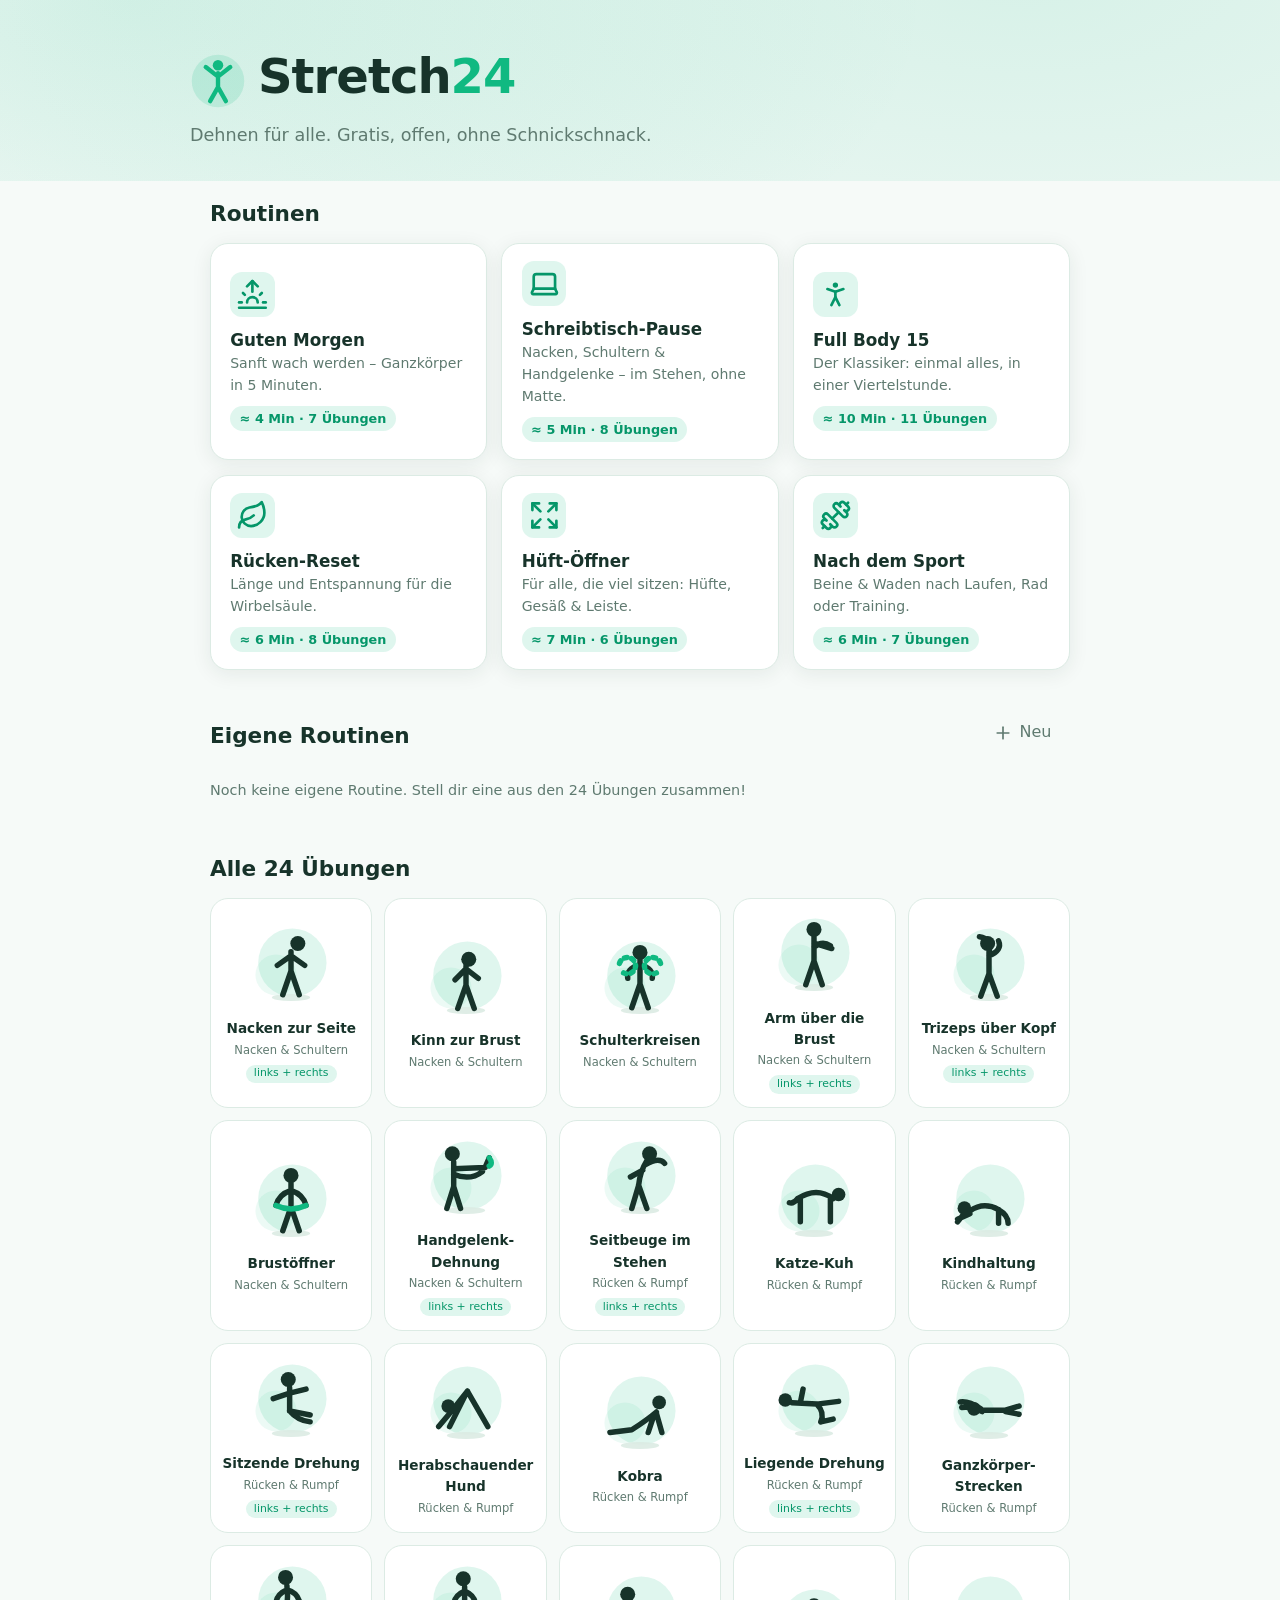
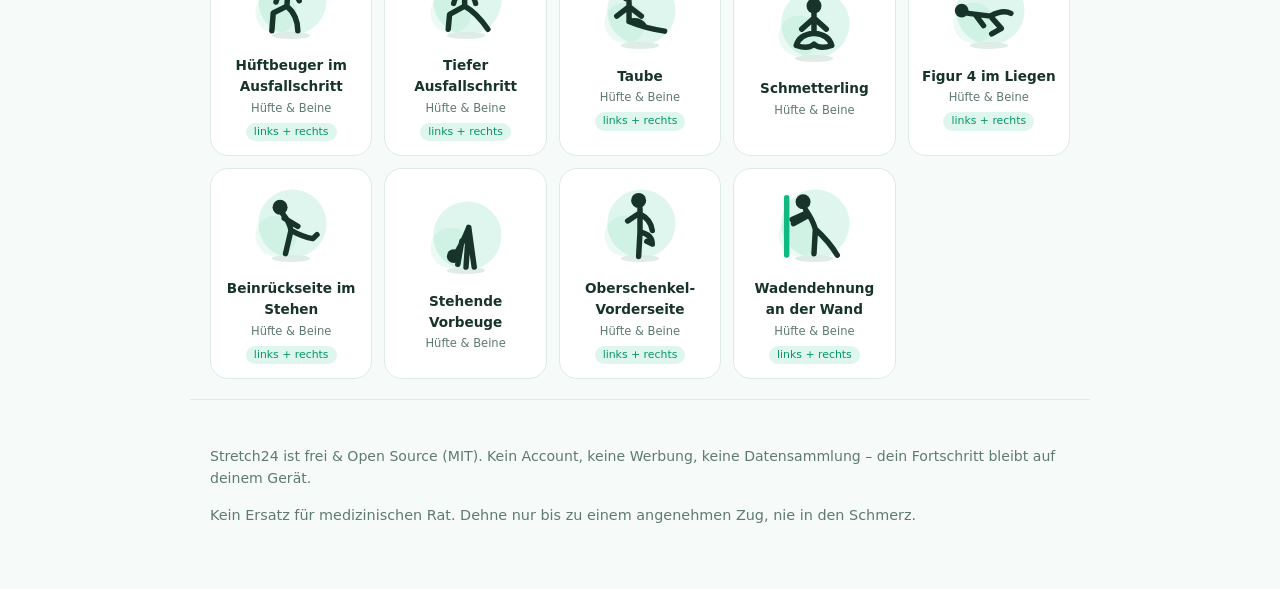
==== index.html @ 8c0be4d8 "Redesign app icon as stretching figure, add PNG icons for iOS/Android" ====
<!DOCTYPE html>
<html lang="de">
<head>
  <meta charset="UTF-8">
  <meta name="viewport" content="width=device-width, initial-scale=1.0, viewport-fit=cover">
  <meta name="description" content="Stretch24 – 24 geführte Dehnübungen, komplett gratis. Ohne Account, ohne Werbung, offline nutzbar.">
  <meta name="theme-color" content="#10b981">
  <title>Stretch24 · Dehnen für alle. Gratis.</title>
  <link rel="manifest" href="manifest.webmanifest">
  <link rel="icon" href="icon.svg" type="image/svg+xml">
  <link rel="apple-touch-icon" href="icon-180.png">
  <link rel="stylesheet" href="assets/style.css">
</head>
<body>

  <!-- ===== Home ===== -->
  <main id="view-home" class="view active">
    <header class="hero">
      <div class="hero-inner">
        <div class="logo-row">
          <svg class="logo" viewBox="0 0 64 64" aria-hidden="true">
            <circle cx="32" cy="32" r="30" fill="var(--accent)" opacity="0.15"/>
            <circle cx="32" cy="14" r="6" fill="var(--accent)"/>
            <path d="M32 23 V39 M32 27 L18 16 M32 27 L46 16 M32 39 L23 55 M32 39 L41 55"
                  stroke="var(--accent)" stroke-width="5" stroke-linecap="round" stroke-linejoin="round" fill="none"/>
          </svg>
          <h1>Stretch<span class="accent">24</span></h1>
        </div>
        <p class="tagline">Dehnen für alle. Gratis, offen, ohne Schnickschnack.</p>
        <div class="streak-bar" id="streak-bar" hidden>
          <span id="streak-flame"></span>
          <span id="streak-text"></span>
        </div>
      </div>
    </header>

    <section class="section">
      <h2>Routinen</h2>
      <div id="routine-list" class="card-grid"></div>
    </section>

    <section class="section">
      <div class="section-head">
        <h2>Eigene Routinen</h2>
        <button class="btn btn-ghost btn-with-icon" id="btn-new-routine">Neu</button>
      </div>
      <div id="custom-routine-list" class="card-grid"></div>
      <p id="custom-empty" class="muted">Noch keine eigene Routine. Stell dir eine aus den 24 Übungen zusammen!</p>
    </section>

    <section class="section">
      <h2>Alle 24 Übungen</h2>
      <div id="exercise-list" class="exercise-grid"></div>
    </section>

    <footer class="footer">
      <p>Stretch24 ist frei &amp; Open Source (MIT). Kein Account, keine Werbung, keine Datensammlung – dein Fortschritt bleibt auf deinem Gerät.</p>
      <p class="muted">Kein Ersatz für medizinischen Rat. Dehne nur bis zu einem angenehmen Zug, nie in den Schmerz.</p>
    </footer>
  </main>

  <!-- ===== Player ===== -->
  <main id="view-player" class="view">
    <div class="player">
      <div class="player-top">
        <button class="btn btn-ghost" id="btn-quit" aria-label="Beenden"></button>
        <div class="player-progress" id="player-progress"></div>
        <button class="btn btn-ghost" id="btn-sound" aria-label="Ton an/aus"></button>
      </div>

      <div class="player-stage">
        <div class="pose-wrap">
          <svg id="ring" class="ring" viewBox="0 0 260 260" aria-hidden="true">
            <circle class="ring-bg" cx="130" cy="130" r="120"/>
            <circle class="ring-fg" id="ring-fg" cx="130" cy="130" r="120"/>
          </svg>
          <div class="pose" id="pose-figure"></div>
          <div class="countdown" id="countdown">0</div>
        </div>
        <div class="side-badge" id="side-badge" hidden></div>
        <h2 class="player-title" id="player-title">…</h2>
        <p class="player-hint" id="player-hint"></p>
      </div>

      <div class="player-controls">
        <button class="btn btn-round" id="btn-prev" aria-label="Zurück"></button>
        <button class="btn btn-round btn-big" id="btn-pause" aria-label="Pause"></button>
        <button class="btn btn-round" id="btn-next" aria-label="Weiter"></button>
      </div>
      <p class="player-next muted" id="player-next"></p>
    </div>
  </main>

  <!-- ===== Fertig ===== -->
  <main id="view-done" class="view">
    <div class="done">
      <div class="done-icon" id="done-icon"></div>
      <h2>Geschafft!</h2>
      <p id="done-summary"></p>
      <p id="done-streak" class="done-streak"></p>
      <button class="btn btn-primary" id="btn-done-home">Zurück zur Übersicht</button>
    </div>
  </main>

  <!-- ===== Routinen-Builder ===== -->
  <main id="view-builder" class="view">
    <div class="builder">
      <div class="builder-head">
        <button class="btn btn-ghost btn-with-icon" id="btn-builder-back">Zurück</button>
        <h2>Eigene Routine</h2>
      </div>
      <label class="field">
        <span>Name</span>
        <input type="text" id="builder-name" maxlength="40" placeholder="z.&nbsp;B. Meine Abendroutine">
      </label>
      <label class="field">
        <span>Sekunden pro Übung: <strong id="builder-secs-label">30</strong></span>
        <input type="range" id="builder-secs" min="15" max="90" step="5" value="30">
      </label>
      <p class="muted">Übungen antippen zum Auswählen – die Reihenfolge entspricht deiner Auswahl.</p>
      <div id="builder-exercises" class="exercise-grid selectable"></div>
      <div class="builder-foot">
        <span id="builder-summary" class="muted"></span>
        <button class="btn btn-primary" id="btn-builder-save" disabled>Speichern</button>
      </div>
    </div>
  </main>

  <!-- ===== Übungs-Detail (Dialog) ===== -->
  <dialog id="exercise-dialog">
    <div class="dialog-pose" id="dialog-pose"></div>
    <h3 id="dialog-title"></h3>
    <p id="dialog-desc"></p>
    <div class="dialog-actions">
      <button class="btn btn-ghost" id="dialog-close">Schließen</button>
      <button class="btn btn-primary" id="dialog-try">60 s ausprobieren</button>
    </div>
  </dialog>

  <script src="assets/icons.js"></script>
  <script src="assets/data.js"></script>
  <script src="assets/app.js"></script>
  <script>
    if ('serviceWorker' in navigator && location.protocol !== 'file:') {
      navigator.serviceWorker.register('sw.js');
    }
  </script>
</body>
</html>
---- assets/style.css ----
/* ===== Stretch24 ===== */
:root {
  --accent: #10b981;
  --accent-soft: #10b98122;
  --accent-strong: #059669;
  --bg: #f6faf8;
  --surface: #ffffff;
  --text: #17332a;
  --muted: #5f7a70;
  --border: #dcebe4;
  --shadow: 0 4px 20px rgba(23, 51, 42, 0.08);
  --radius: 18px;
}

@media (prefers-color-scheme: dark) {
  :root {
    --bg: #0d1614;
    --surface: #16211d;
    --text: #e5f2ec;
    --muted: #8aa79b;
    --border: #223730;
    --shadow: 0 4px 20px rgba(0, 0, 0, 0.35);
    --accent: #34d399;
    --accent-soft: #34d39922;
    --accent-strong: #6ee7b7;
  }
}

* { box-sizing: border-box; }

[hidden] { display: none !important; }

/* Lucide-Icons (Inline-SVG, erben Farbe über currentColor) */
.icon {
  width: 1.25em; height: 1.25em;
  vertical-align: -0.25em;
  flex-shrink: 0;
}
.btn-with-icon { display: inline-flex; align-items: center; gap: 0.4rem; }
.btn-round .icon { width: 1.35rem; height: 1.35rem; vertical-align: middle; }
.btn-big .icon { width: 1.8rem; height: 1.8rem; }
.streak-bar .icon { color: var(--accent-strong); }

/* SVG-Figuren: weicher Blob-Hintergrund, Bodenschatten, gefüllter Kopf */
.figure .fig-bg { fill: var(--accent-soft); stroke: none; }
.figure .fig-bg2 { opacity: 0.6; }
.figure .fig-shadow { fill: var(--border); stroke: none; opacity: 0.9; }
.figure .fig-head { fill: currentColor; stroke: none; }
.figure .accent-stroke { stroke: var(--accent); }

html { -webkit-text-size-adjust: 100%; }

body {
  margin: 0;
  font-family: system-ui, -apple-system, 'Segoe UI', Roboto, sans-serif;
  background: var(--bg);
  color: var(--text);
  line-height: 1.55;
}

h1, h2, h3 { line-height: 1.2; margin: 0 0 0.5rem; }
.accent { color: var(--accent); }
.muted { color: var(--muted); font-size: 0.9rem; }

.view { display: none; min-height: 100dvh; }
.view.active { display: block; }

/* ===== Hero ===== */
.hero {
  background:
    radial-gradient(1200px 500px at 80% -10%, var(--accent-soft), transparent),
    radial-gradient(800px 400px at 10% 0%, var(--accent-soft), transparent);
  padding: 3rem 1.25rem 2rem;
}
.hero-inner { max-width: 900px; margin: 0 auto; }
.logo-row { display: flex; align-items: center; gap: 0.75rem; }
.logo { width: 56px; height: 56px; }
.hero h1 { font-size: clamp(2rem, 6vw, 3rem); letter-spacing: -0.02em; }
.tagline { font-size: 1.1rem; color: var(--muted); margin: 0.5rem 0 0; }

.streak-bar {
  display: inline-flex; align-items: center; gap: 0.5rem;
  margin-top: 1rem; padding: 0.4rem 0.9rem;
  background: var(--surface); border: 1px solid var(--border);
  border-radius: 999px; box-shadow: var(--shadow);
  font-weight: 600;
}

/* ===== Sections ===== */
.section { max-width: 900px; margin: 0 auto; padding: 1.25rem; }
.section h2 { font-size: 1.35rem; margin-bottom: 1rem; }
.section-head { display: flex; justify-content: space-between; align-items: baseline; }

.card-grid {
  display: grid;
  grid-template-columns: repeat(auto-fill, minmax(250px, 1fr));
  gap: 0.9rem;
}

.routine-card {
  text-align: left;
  background: var(--surface);
  border: 1px solid var(--border);
  border-radius: var(--radius);
  padding: 1.1rem 1.2rem;
  box-shadow: var(--shadow);
  cursor: pointer;
  font: inherit; color: inherit;
  transition: transform 0.15s ease, border-color 0.15s ease;
  position: relative;
}
.routine-card:hover, .routine-card:focus-visible {
  transform: translateY(-2px);
  border-color: var(--accent);
}
.routine-card .routine-icon .icon {
  width: 2rem; height: 2rem;
  color: var(--accent-strong);
  background: var(--accent-soft);
  border-radius: 12px;
  padding: 0.4rem;
  box-sizing: content-box;
}
.routine-card h3 { margin: 0.55rem 0 0.2rem; font-size: 1.05rem; }
.routine-card p { margin: 0; color: var(--muted); font-size: 0.88rem; }
.routine-card .meta { display: inline-block; margin-top: 0.6rem; font-size: 0.8rem; font-weight: 600; color: var(--accent-strong); background: var(--accent-soft); padding: 0.15rem 0.6rem; border-radius: 999px; }
.routine-card .delete {
  position: absolute; top: 0.6rem; right: 0.6rem;
  border: none; background: none; color: var(--muted);
  cursor: pointer; padding: 0.3rem; border-radius: 8px;
  display: grid; place-items: center;
}
.routine-card .delete .icon { width: 1.1rem; height: 1.1rem; vertical-align: middle; }
.routine-card .delete:hover { color: #e11d48; background: var(--accent-soft); }

/* ===== Exercise grid ===== */
.exercise-grid {
  display: grid;
  grid-template-columns: repeat(auto-fill, minmax(140px, 1fr));
  gap: 0.75rem;
}
.exercise-card {
  background: var(--surface);
  border: 1px solid var(--border);
  border-radius: var(--radius);
  padding: 0.9rem 0.6rem 0.8rem;
  text-align: center;
  cursor: pointer;
  font: inherit; color: inherit;
  transition: transform 0.15s ease, border-color 0.15s ease;
}
.exercise-card:hover, .exercise-card:focus-visible { transform: translateY(-2px); border-color: var(--accent); }
.exercise-card .figure { width: 82px; height: 82px; color: var(--text); }
.exercise-card .figure .accent-stroke { stroke: var(--accent); }
.exercise-card .name { display: block; font-size: 0.85rem; font-weight: 600; margin-top: 0.3rem; }
.exercise-card .cat { display: block; font-size: 0.72rem; color: var(--muted); margin-top: 0.15rem; }
.exercise-card .sides-tag { display: inline-block; margin-top: 0.3rem; font-size: 0.68rem; color: var(--accent-strong); background: var(--accent-soft); border-radius: 999px; padding: 0.05rem 0.5rem; }

.selectable .exercise-card { position: relative; }
.selectable .exercise-card.selected { border-color: var(--accent); background: var(--accent-soft); }
.selectable .exercise-card.selected::after {
  content: attr(data-order);
  position: absolute; top: 0.4rem; right: 0.4rem;
  background: var(--accent); color: #fff;
  width: 1.5rem; height: 1.5rem; border-radius: 50%;
  display: grid; place-items: center;
  font-size: 0.78rem; font-weight: 700;
}

/* ===== Buttons ===== */
.btn {
  font: inherit; cursor: pointer;
  border: 1px solid var(--border);
  background: var(--surface); color: var(--text);
  border-radius: 12px; padding: 0.55rem 1.1rem;
  transition: transform 0.1s ease, background 0.15s ease;
}
.btn:active { transform: scale(0.97); }
.btn-primary { background: var(--accent); border-color: var(--accent); color: #fff; font-weight: 600; }
.btn-primary:disabled { opacity: 0.45; cursor: not-allowed; }
.btn-ghost { background: transparent; border-color: transparent; color: var(--muted); }
.btn-ghost:hover { color: var(--text); }
.btn-round {
  width: 3.2rem; height: 3.2rem; border-radius: 50%;
  display: grid; place-items: center; font-size: 1.1rem;
  background: var(--surface); box-shadow: var(--shadow);
}
.btn-big { width: 4.4rem; height: 4.4rem; font-size: 1.5rem; background: var(--accent); color: #fff; border-color: var(--accent); }

/* ===== Player ===== */
#view-player { background: var(--bg); }
.player {
  max-width: 480px; margin: 0 auto; min-height: 100dvh;
  display: flex; flex-direction: column;
  padding: 1rem 1.25rem calc(1.5rem + env(safe-area-inset-bottom));
}
.player-top { display: flex; align-items: center; gap: 0.75rem; }
.player-progress { flex: 1; display: flex; gap: 4px; }
.player-progress .seg { flex: 1; height: 5px; border-radius: 3px; background: var(--border); }
.player-progress .seg.done { background: var(--accent); }
.player-progress .seg.now { background: var(--accent-strong); }

.player-stage { flex: 1; display: flex; flex-direction: column; align-items: center; justify-content: center; text-align: center; }

.pose-wrap { position: relative; width: min(68vw, 300px); aspect-ratio: 1; }
.ring { width: 100%; height: 100%; transform: rotate(-90deg); }
.ring-bg { fill: none; stroke: var(--border); stroke-width: 10; }
.ring-fg {
  fill: none; stroke: var(--accent); stroke-width: 10; stroke-linecap: round;
  stroke-dasharray: 754; stroke-dashoffset: 0;
  transition: stroke-dashoffset 1s linear;
}
.pose {
  position: absolute; inset: 14%;
  display: grid; place-items: center;
}
.pose .figure { width: 100%; height: 100%; color: var(--text); animation: breathe 4s ease-in-out infinite; }
.pose .figure .accent-stroke { stroke: var(--accent); }
@keyframes breathe {
  0%, 100% { transform: scale(1); }
  50% { transform: scale(1.04); }
}
.countdown {
  position: absolute; bottom: -6%; left: 50%; transform: translateX(-50%);
  background: var(--surface); border: 1px solid var(--border);
  border-radius: 999px; padding: 0.2rem 1rem;
  font-size: 1.6rem; font-weight: 700; font-variant-numeric: tabular-nums;
  box-shadow: var(--shadow);
}
.side-badge {
  margin-top: 1.6rem;
  background: var(--accent); color: #fff;
  font-weight: 700; font-size: 0.85rem;
  border-radius: 999px; padding: 0.25rem 0.9rem;
  letter-spacing: 0.03em;
  display: inline-flex; align-items: center; gap: 0.3rem;
}
.side-badge .icon { width: 1.1em; height: 1.1em; vertical-align: middle; }
.player-title { font-size: 1.5rem; margin-top: 0.6rem; }
.player-hint { color: var(--muted); font-size: 0.92rem; max-width: 34ch; margin: 0.3rem auto 0; }

.player-controls {
  display: flex; align-items: center; justify-content: center; gap: 1.5rem;
  margin-top: 1rem;
}
.player-next { text-align: center; margin: 0.9rem 0 0; min-height: 1.3em; }

.paused .pose .figure { animation-play-state: paused; }

/* ===== Done ===== */
.done {
  min-height: 100dvh; display: flex; flex-direction: column;
  align-items: center; justify-content: center; text-align: center;
  padding: 2rem; gap: 0.5rem;
}
.done-icon { animation: pop 0.5s ease; }
.done-icon .icon {
  width: 5rem; height: 5rem;
  color: var(--accent);
  background: var(--accent-soft);
  border-radius: 50%;
  padding: 1.1rem;
  box-sizing: content-box;
}
@keyframes pop { from { transform: scale(0); } to { transform: scale(1); } }
.done h2 { font-size: 2rem; }
.done-streak { font-weight: 600; color: var(--accent-strong); }
.done-streak .icon { vertical-align: -0.22em; }
.done .btn { margin-top: 1rem; }

/* ===== Builder ===== */
.builder { max-width: 900px; margin: 0 auto; padding: 1.25rem; }
.builder-head { display: flex; align-items: center; gap: 0.5rem; margin-bottom: 1rem; }
.builder-head h2 { margin: 0; }
.field { display: block; margin-bottom: 1rem; }
.field span { display: block; font-size: 0.88rem; font-weight: 600; margin-bottom: 0.3rem; }
.field input[type="text"] {
  width: 100%; font: inherit; color: inherit;
  background: var(--surface); border: 1px solid var(--border);
  border-radius: 12px; padding: 0.6rem 0.9rem;
}
.field input[type="range"] { width: 100%; accent-color: var(--accent); }
.builder-foot {
  position: sticky; bottom: 0;
  display: flex; align-items: center; justify-content: space-between; gap: 1rem;
  background: var(--bg); padding: 0.9rem 0 calc(0.9rem + env(safe-area-inset-bottom));
  margin-top: 1rem; border-top: 1px solid var(--border);
}

/* ===== Dialog ===== */
dialog {
  border: 1px solid var(--border); border-radius: var(--radius);
  background: var(--surface); color: var(--text);
  box-shadow: var(--shadow); padding: 1.5rem;
  max-width: min(92vw, 420px); text-align: center;
}
dialog::backdrop { background: rgba(10, 20, 16, 0.5); backdrop-filter: blur(3px); }
.dialog-pose .figure { width: 110px; height: 110px; color: var(--text); }
.dialog-pose .figure .accent-stroke { stroke: var(--accent); }
dialog h3 { margin-top: 0.5rem; }
dialog p { color: var(--muted); font-size: 0.92rem; }
.dialog-actions { display: flex; justify-content: center; gap: 0.75rem; margin-top: 1rem; }

/* ===== Footer ===== */
.footer {
  max-width: 900px; margin: 0 auto; padding: 2rem 1.25rem 3rem;
  border-top: 1px solid var(--border);
  font-size: 0.88rem; color: var(--muted);
}

@media (max-width: 480px) {
  .card-grid { grid-template-columns: 1fr 1fr; }
  .exercise-grid { grid-template-columns: repeat(auto-fill, minmax(110px, 1fr)); }
}

@media (prefers-reduced-motion: reduce) {
  * { animation: none !important; transition: none !important; }
}
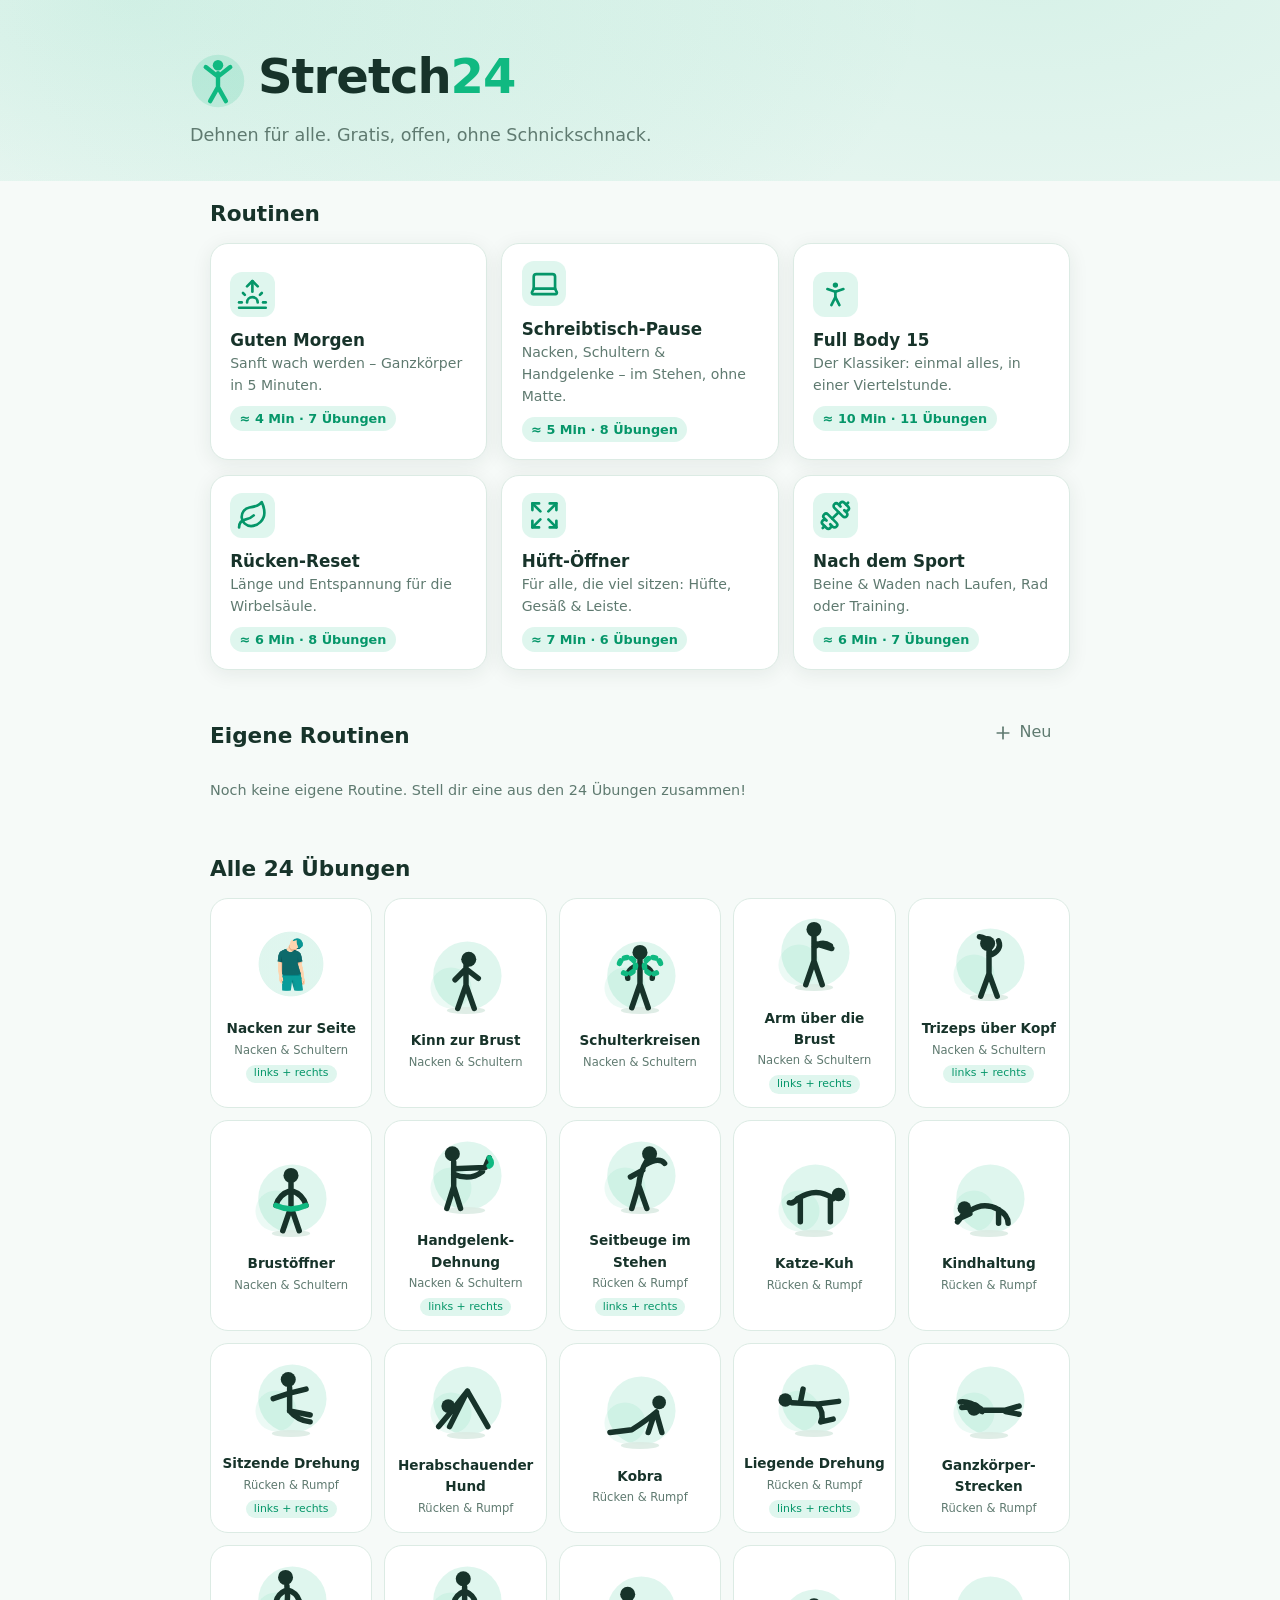
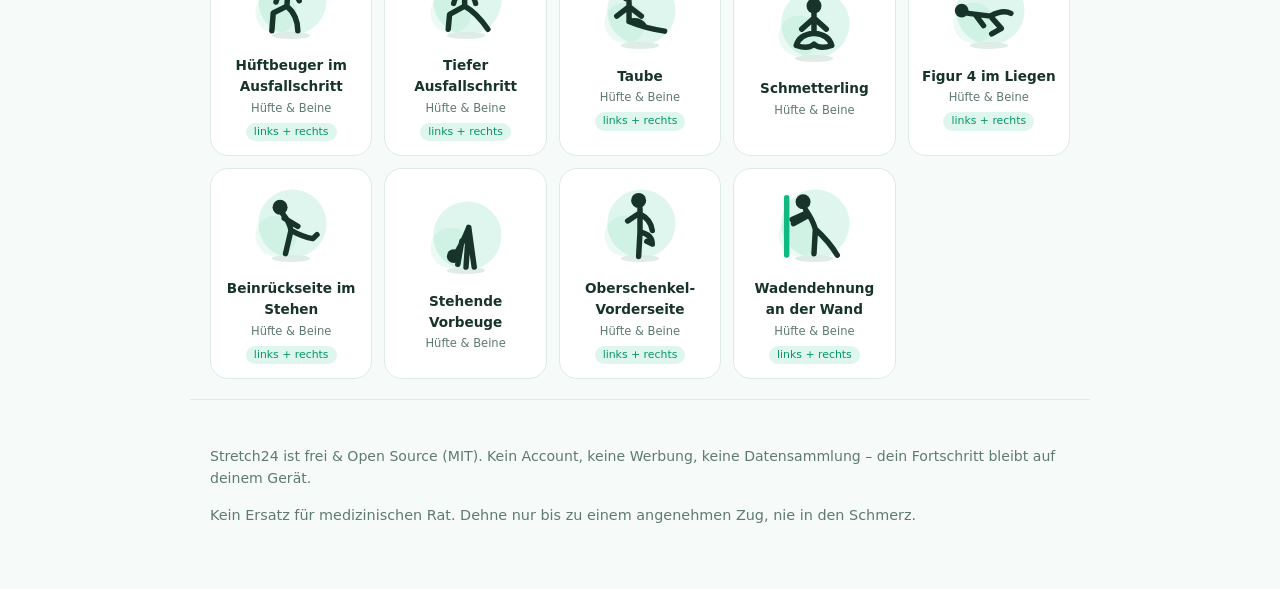
==== commit 47b6f1f3: "Add illustration support with SVG fallback, fix player layout bug Exercises listed in the IMAGES set" ====
--- a/index.html
+++ b/index.html
@@ -93,7 +93,7 @@
 
   <!-- ===== Fertig ===== -->
   <main id="view-done" class="view">
-    <div class="done">
+    <div class="done-screen">
       <div class="done-icon" id="done-icon"></div>
       <h2>Geschafft!</h2>
       <p id="done-summary"></p>
--- a/assets/style.css
+++ b/assets/style.css
@@ -48,6 +48,18 @@
 .figure .fig-head { fill: currentColor; stroke: none; }
 .figure .accent-stroke { stroke: var(--accent); }
 
+/* Illustrationen (assets/img): weicher Blob dahinter, wie bei den SVG-Figuren */
+img.figure-img {
+  object-fit: contain;
+  background: radial-gradient(closest-side, var(--accent-soft) 78%, transparent 80%);
+  padding: 6%;
+  box-sizing: border-box;
+}
+/* Rechte Seite: Figur spiegeln statt doppelt generieren.
+ * Auf dem Container, damit die breathe-Animation (transform auf .figure)
+ * nicht mit dem Spiegeln kollidiert. */
+.pose.flip { transform: scaleX(-1); }
+
 html { -webkit-text-size-adjust: 100%; }
 
 body {
@@ -248,7 +260,7 @@
 .paused .pose .figure { animation-play-state: paused; }
 
 /* ===== Done ===== */
-.done {
+.done-screen {
   min-height: 100dvh; display: flex; flex-direction: column;
   align-items: center; justify-content: center; text-align: center;
   padding: 2rem; gap: 0.5rem;
@@ -263,10 +275,10 @@
   box-sizing: content-box;
 }
 @keyframes pop { from { transform: scale(0); } to { transform: scale(1); } }
-.done h2 { font-size: 2rem; }
+.done-screen h2 { font-size: 2rem; }
 .done-streak { font-weight: 600; color: var(--accent-strong); }
 .done-streak .icon { vertical-align: -0.22em; }
-.done .btn { margin-top: 1rem; }
+.done-screen .btn { margin-top: 1rem; }
 
 /* ===== Builder ===== */
 .builder { max-width: 900px; margin: 0 auto; padding: 1.25rem; }
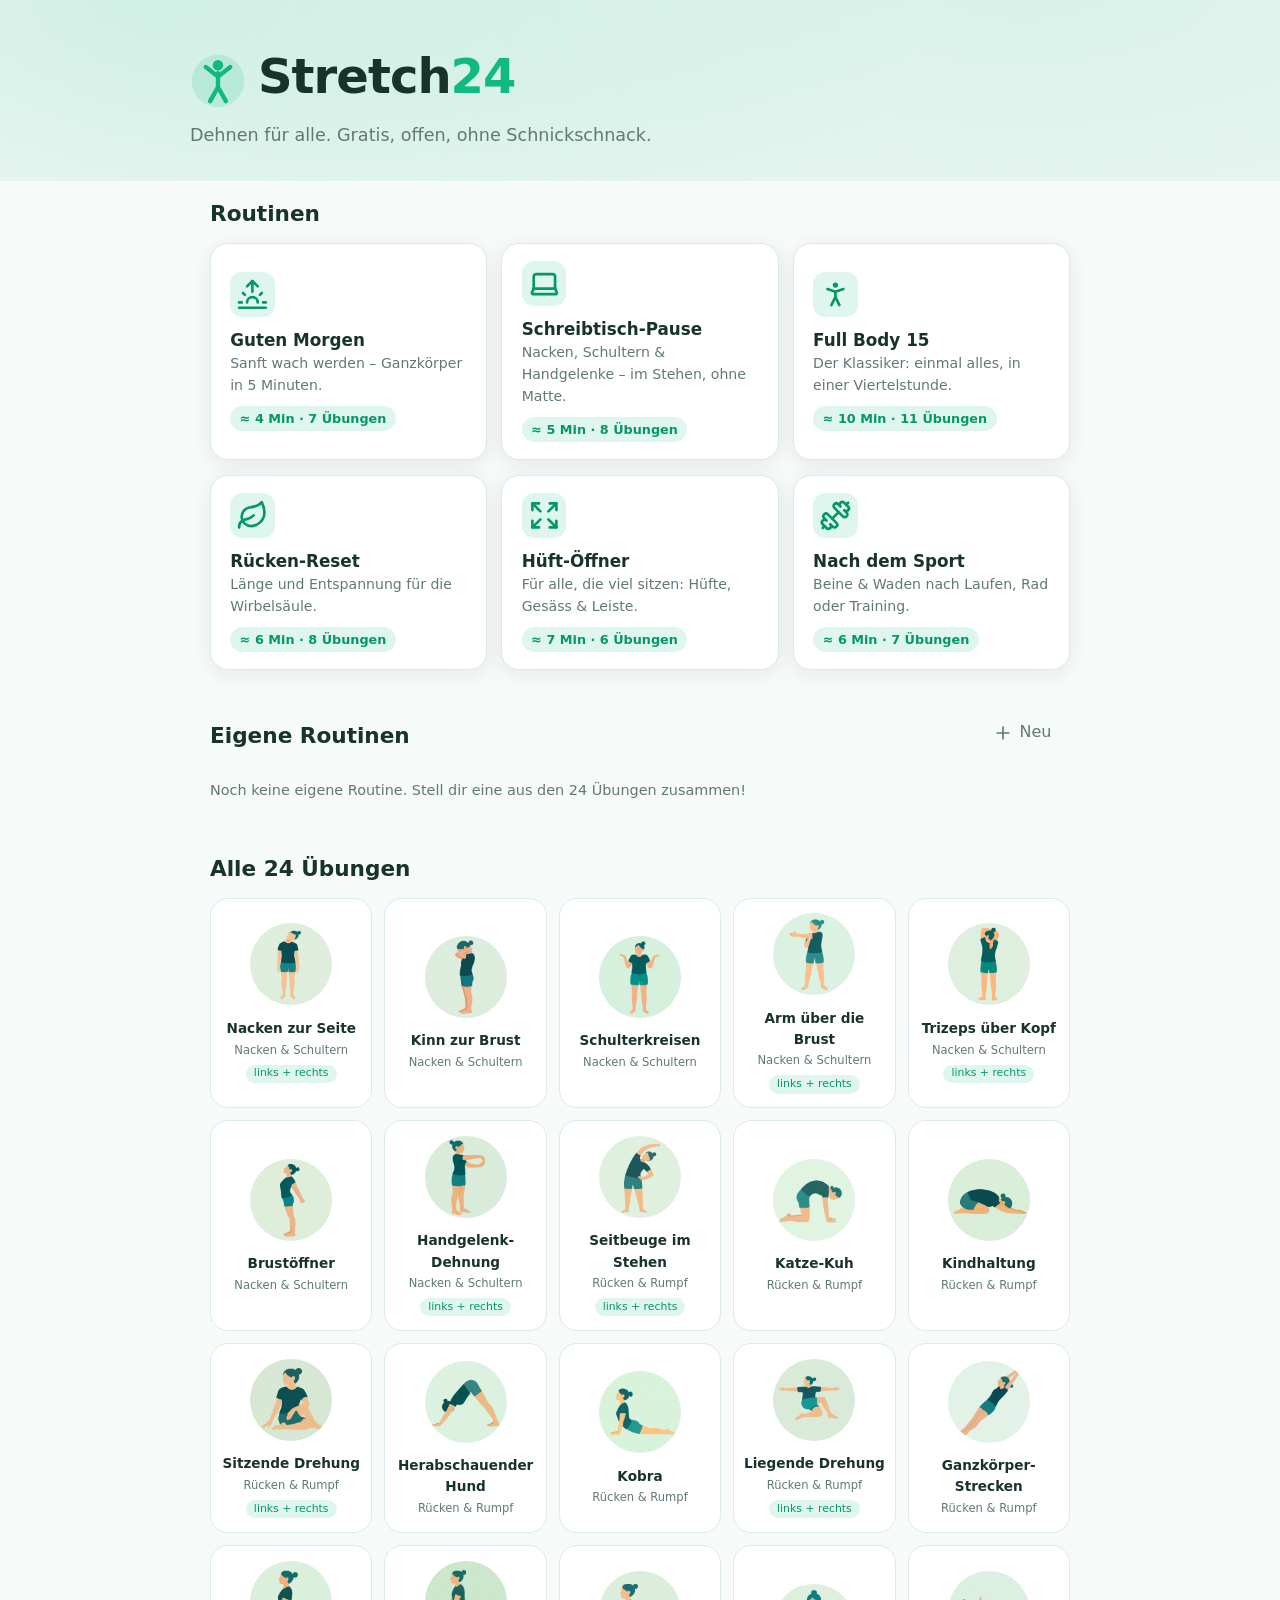
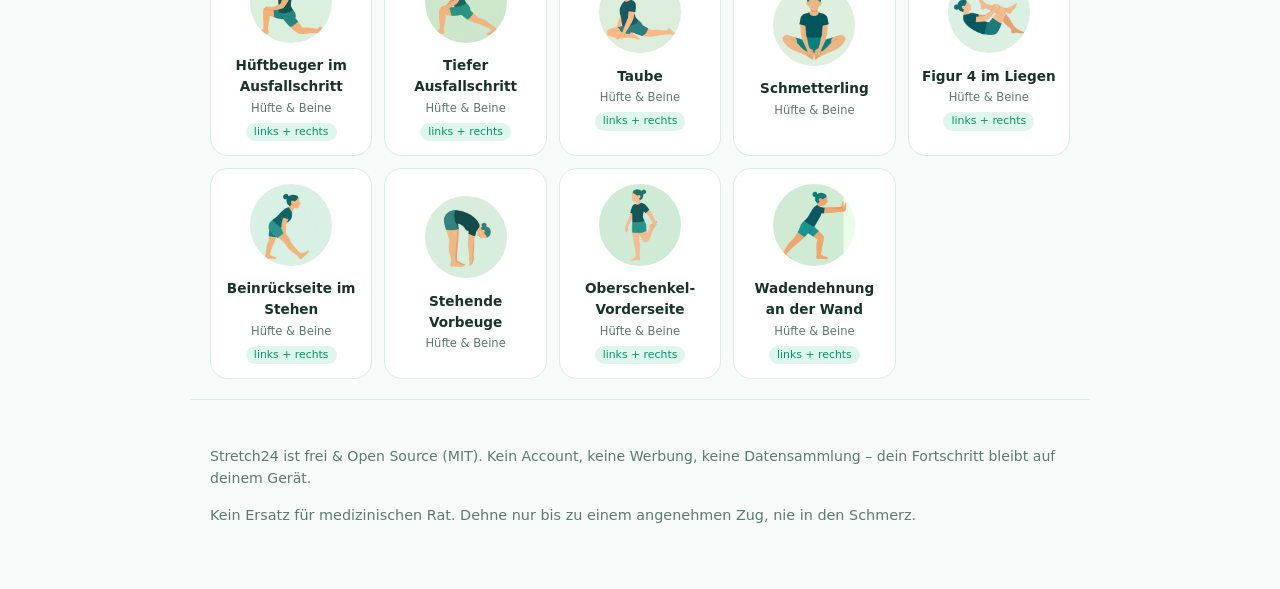
==== commit ae103f4e: "Harden all user inputs, adopt Swiss orthography, add CLAUDE.md Escape and validate every user input " ====
--- a/index.html
+++ b/index.html
@@ -132,7 +132,7 @@
     <h3 id="dialog-title"></h3>
     <p id="dialog-desc"></p>
     <div class="dialog-actions">
-      <button class="btn btn-ghost" id="dialog-close">Schließen</button>
+      <button class="btn btn-ghost" id="dialog-close">Schliessen</button>
       <button class="btn btn-primary" id="dialog-try">60 s ausprobieren</button>
     </div>
   </dialog>
--- a/assets/style.css
+++ b/assets/style.css
@@ -48,12 +48,13 @@
 .figure .fig-head { fill: currentColor; stroke: none; }
 .figure .accent-stroke { stroke: var(--accent); }
 
-/* Illustrationen (assets/img): weicher Blob dahinter, wie bei den SVG-Figuren */
+/* Illustrationen (assets/img): Bilder haben einen einfarbigen Mint-
+ * Hintergrund und werden rund zugeschnitten – gleicher Look wie der
+ * Blob hinter den SVG-Figuren. */
 img.figure-img {
-  object-fit: contain;
-  background: radial-gradient(closest-side, var(--accent-soft) 78%, transparent 80%);
-  padding: 6%;
-  box-sizing: border-box;
+  object-fit: cover;
+  border-radius: 50%;
+  aspect-ratio: 1;
 }
 /* Rechte Seite: Figur spiegeln statt doppelt generieren.
  * Auf dem Container, damit die breathe-Animation (transform auf .figure)
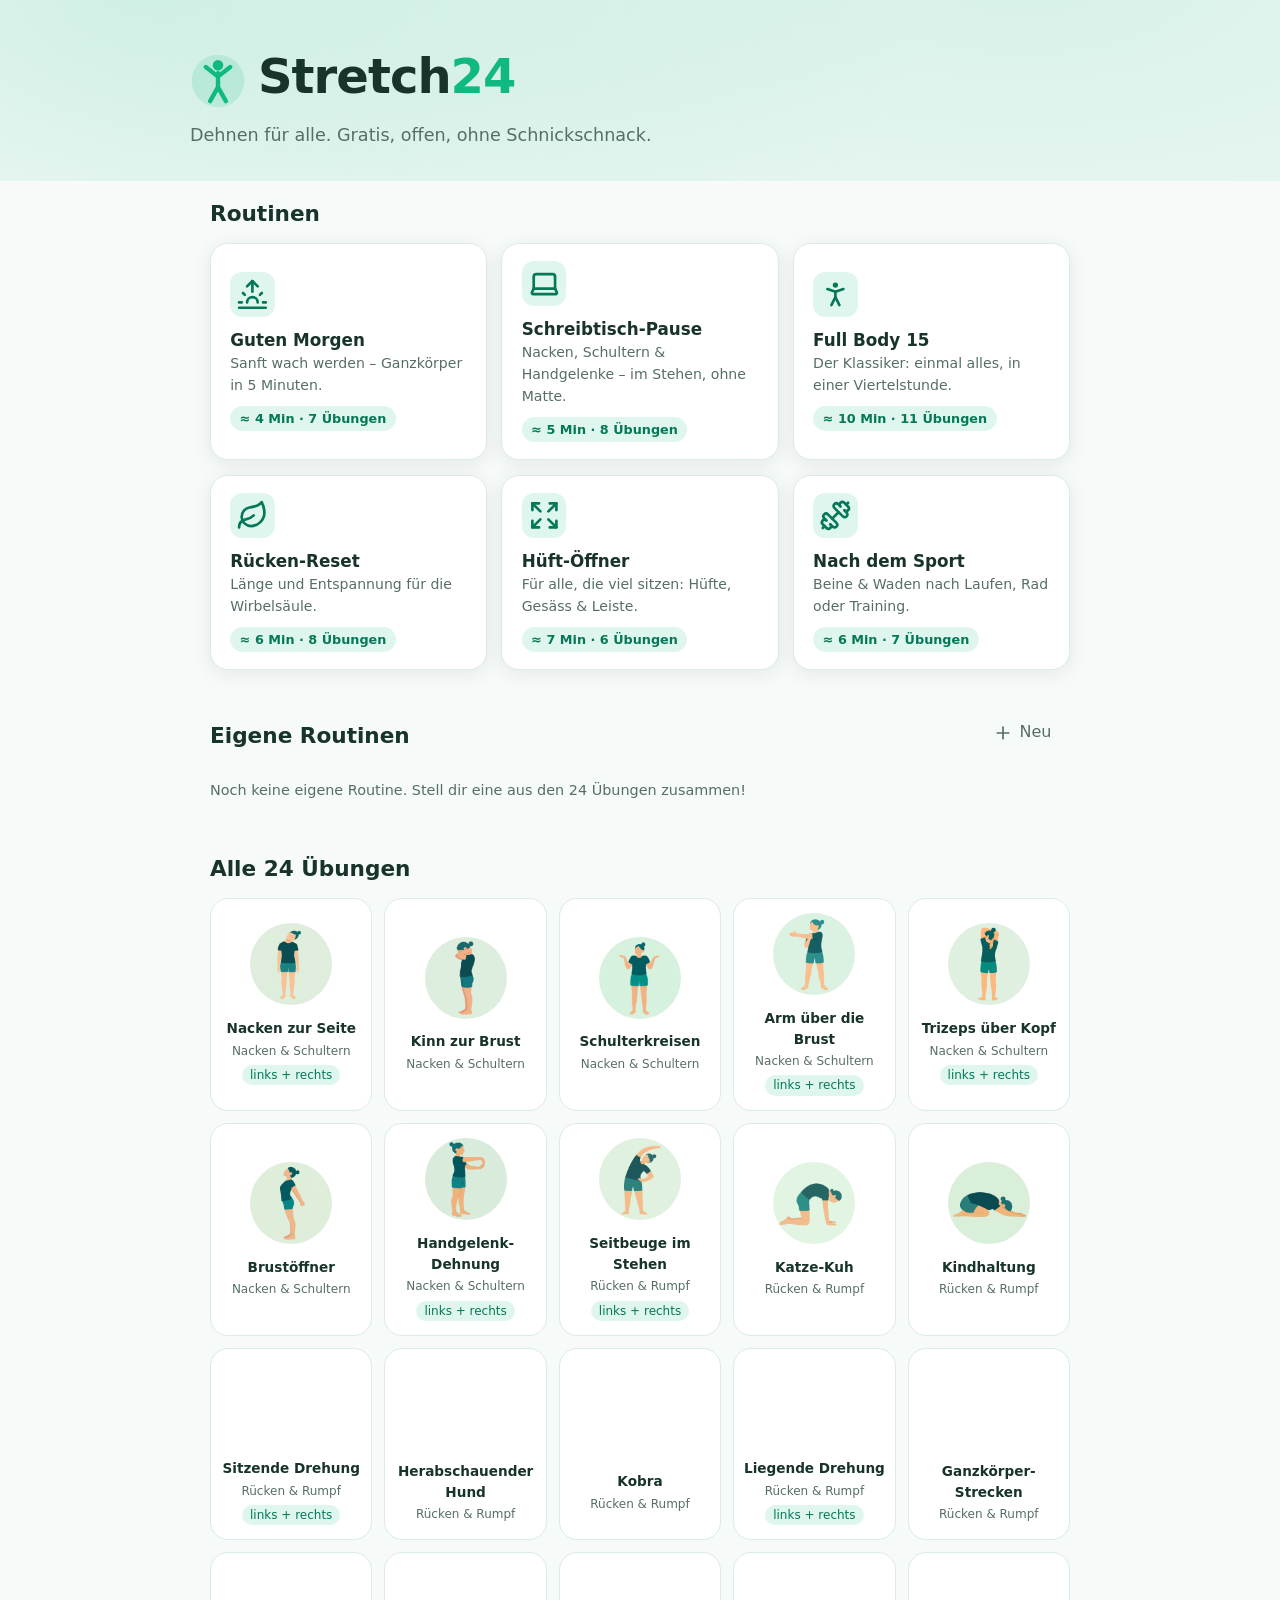
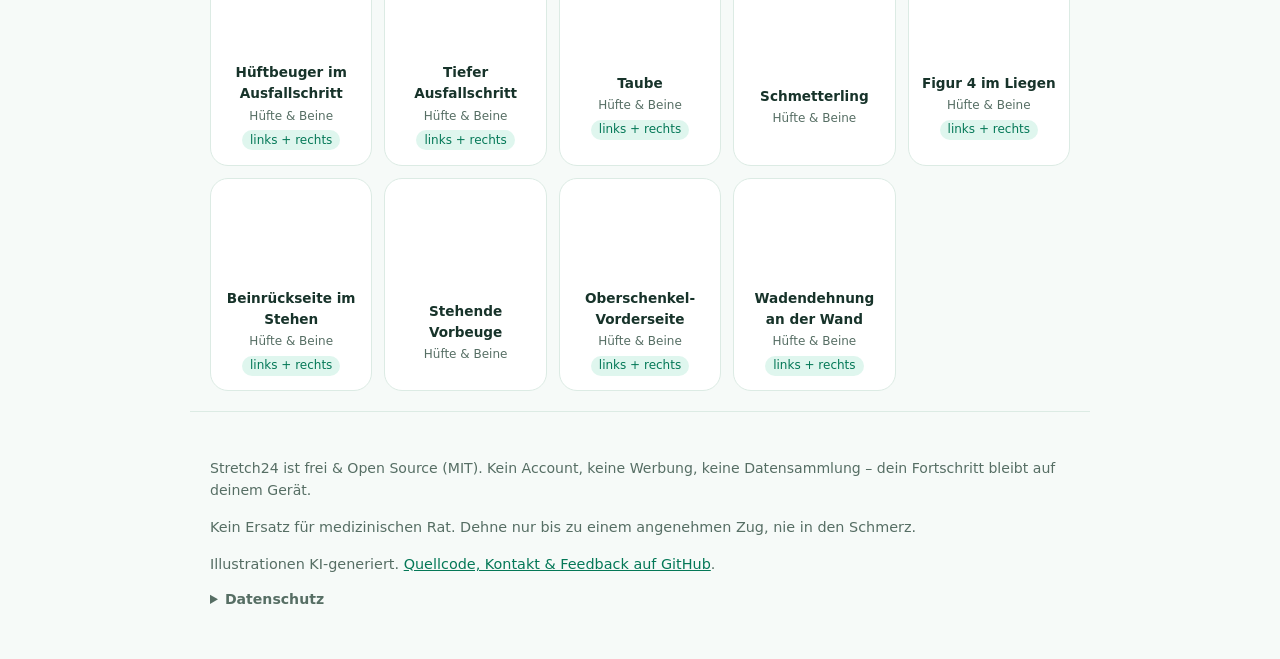
==== commit b67502c2: "Revamp app: performance, a11y, SEO, security after full audit - Compress all images with pngquant (5" ====
--- a/index.html
+++ b/index.html
@@ -3,133 +3,187 @@
 <head>
   <meta charset="UTF-8">
   <meta name="viewport" content="width=device-width, initial-scale=1.0, viewport-fit=cover">
+  <meta http-equiv="Content-Security-Policy" content="default-src 'self'; script-src 'self'; style-src 'self'; img-src 'self'; connect-src 'self'; base-uri 'none'; form-action 'none'; object-src 'none'">
+  <meta name="referrer" content="no-referrer">
   <meta name="description" content="Stretch24 – 24 geführte Dehnübungen, komplett gratis. Ohne Account, ohne Werbung, offline nutzbar.">
-  <meta name="theme-color" content="#10b981">
+  <meta name="color-scheme" content="light dark">
+  <meta name="theme-color" media="(prefers-color-scheme: light)" content="#10b981">
+  <meta name="theme-color" media="(prefers-color-scheme: dark)" content="#0d1614">
   <title>Stretch24 · Dehnen für alle. Gratis.</title>
+  <link rel="canonical" href="https://xenofex7.github.io/stretch24/">
+  <meta property="og:title" content="Stretch24 · Dehnen für alle. Gratis.">
+  <meta property="og:description" content="24 geführte Dehnübungen, komplett gratis. Ohne Account, ohne Werbung, offline nutzbar.">
+  <meta property="og:type" content="website">
+  <meta property="og:url" content="https://xenofex7.github.io/stretch24/">
+  <meta property="og:image" content="https://xenofex7.github.io/stretch24/assets/og-image.png">
+  <meta property="og:image:width" content="1200">
+  <meta property="og:image:height" content="630">
+  <meta property="og:image:alt" content="Stretch24-Logo mit Tagline: Dehnen für alle. Gratis, offen, ohne Schnickschnack.">
+  <meta property="og:site_name" content="Stretch24">
+  <meta property="og:locale" content="de_CH">
+  <meta name="twitter:card" content="summary_large_image">
+  <meta name="twitter:title" content="Stretch24 · Dehnen für alle. Gratis.">
+  <meta name="twitter:description" content="24 geführte Dehnübungen, komplett gratis. Ohne Account, ohne Werbung, offline nutzbar.">
+  <meta name="twitter:image" content="https://xenofex7.github.io/stretch24/assets/og-image.png">
+  <meta name="mobile-web-app-capable" content="yes">
+  <meta name="apple-mobile-web-app-capable" content="yes">
+  <meta name="apple-mobile-web-app-status-bar-style" content="default">
+  <meta name="apple-mobile-web-app-title" content="Stretch24">
   <link rel="manifest" href="manifest.webmanifest">
   <link rel="icon" href="icon.svg" type="image/svg+xml">
   <link rel="apple-touch-icon" href="icon-180.png">
   <link rel="stylesheet" href="assets/style.css">
+  <script type="application/ld+json">
+  {
+    "@context": "https://schema.org",
+    "@type": "WebApplication",
+    "name": "Stretch24",
+    "url": "https://xenofex7.github.io/stretch24/",
+    "description": "24 geführte Dehnübungen, komplett gratis. Ohne Account, ohne Werbung, offline nutzbar.",
+    "applicationCategory": "HealthApplication",
+    "operatingSystem": "Any",
+    "inLanguage": "de",
+    "offers": { "@type": "Offer", "price": "0", "priceCurrency": "CHF" },
+    "license": "https://github.com/xenofex7/stretch24/blob/main/LICENSE"
+  }
+  </script>
 </head>
 <body>
 
-  <!-- ===== Home ===== -->
-  <main id="view-home" class="view active">
-    <header class="hero">
-      <div class="hero-inner">
-        <div class="logo-row">
-          <svg class="logo" viewBox="0 0 64 64" aria-hidden="true">
-            <circle cx="32" cy="32" r="30" fill="var(--accent)" opacity="0.15"/>
-            <circle cx="32" cy="14" r="6" fill="var(--accent)"/>
-            <path d="M32 23 V39 M32 27 L18 16 M32 27 L46 16 M32 39 L23 55 M32 39 L41 55"
-                  stroke="var(--accent)" stroke-width="5" stroke-linecap="round" stroke-linejoin="round" fill="none"/>
-          </svg>
-          <h1>Stretch<span class="accent">24</span></h1>
+  <a class="skip-link" href="#main">Zum Inhalt springen</a>
+
+  <main id="main">
+
+    <!-- ===== Home ===== -->
+    <section id="view-home" class="view active" tabindex="-1" aria-label="Übersicht">
+      <header class="hero">
+        <div class="hero-inner">
+          <div class="logo-row">
+            <svg class="logo" viewBox="0 0 64 64" aria-hidden="true">
+              <circle cx="32" cy="32" r="30" fill="var(--accent)" opacity="0.15"/>
+              <circle cx="32" cy="14" r="6" fill="var(--accent)"/>
+              <path d="M32 23 V39 M32 27 L18 16 M32 27 L46 16 M32 39 L23 55 M32 39 L41 55"
+                    stroke="var(--accent)" stroke-width="5" stroke-linecap="round" stroke-linejoin="round" fill="none"/>
+            </svg>
+            <h1>Stretch<span class="accent">24</span></h1>
+          </div>
+          <p class="tagline">Dehnen für alle. Gratis, offen, ohne Schnickschnack.</p>
+          <div class="streak-bar" id="streak-bar" hidden>
+            <span id="streak-flame"></span>
+            <span id="streak-text"></span>
+          </div>
         </div>
-        <p class="tagline">Dehnen für alle. Gratis, offen, ohne Schnickschnack.</p>
-        <div class="streak-bar" id="streak-bar" hidden>
-          <span id="streak-flame"></span>
-          <span id="streak-text"></span>
+      </header>
+
+      <section class="section">
+        <h2>Routinen</h2>
+        <div id="routine-list" class="card-grid"></div>
+      </section>
+
+      <section class="section">
+        <div class="section-head">
+          <h2>Eigene Routinen</h2>
+          <button class="btn btn-ghost btn-with-icon" id="btn-new-routine">Neu</button>
+        </div>
+        <div id="custom-routine-list" class="card-grid"></div>
+        <p id="custom-empty" class="muted">Noch keine eigene Routine. Stell dir eine aus den 24 Übungen zusammen!</p>
+      </section>
+
+      <section class="section">
+        <h2>Alle 24 Übungen</h2>
+        <div id="exercise-list" class="exercise-grid"></div>
+      </section>
+
+      <footer class="footer">
+        <p>Stretch24 ist frei &amp; Open Source (MIT). Kein Account, keine Werbung, keine Datensammlung – dein Fortschritt bleibt auf deinem Gerät.</p>
+        <p class="muted">Kein Ersatz für medizinischen Rat. Dehne nur bis zu einem angenehmen Zug, nie in den Schmerz.</p>
+        <p class="muted">Illustrationen KI-generiert. <a href="https://github.com/xenofex7/stretch24">Quellcode, Kontakt &amp; Feedback auf GitHub</a>.</p>
+        <details class="privacy">
+          <summary>Datenschutz</summary>
+          <ul>
+            <li>Alle Nutzungsdaten (eigene Routinen, Streak, Statistik, Ton-Einstellung) bleiben als localStorage in deinem Browser und werden nie übertragen. Zum Löschen genügt es, die Browserdaten dieser Seite zu entfernen.</li>
+            <li>Kein Tracking, keine Cookies, keine Werbung, keine Accounts, keine externen Dienste.</li>
+            <li>Gehostet auf GitHub Pages (GitHub Inc., USA). GitHub protokolliert beim Abruf technisch bedingt IP-Adresse und Browserkennung, siehe <a href="https://docs.github.com/site-policy/privacy-policies/github-general-privacy-statement">GitHub Privacy Statement</a>.</li>
+            <li>Fragen oder Auskunft: <a href="https://github.com/xenofex7/stretch24/issues">GitHub Issues</a>.</li>
+          </ul>
+        </details>
+      </footer>
+    </section>
+
+    <!-- ===== Player ===== -->
+    <section id="view-player" class="view" tabindex="-1" aria-label="Übungs-Player">
+      <div class="player">
+        <div class="player-top">
+          <button class="btn btn-ghost" id="btn-quit" aria-label="Beenden"></button>
+          <div class="player-progress" id="player-progress"></div>
+          <button class="btn btn-ghost" id="btn-sound" aria-label="Ton an/aus"></button>
+        </div>
+
+        <div class="player-stage">
+          <div class="pose-wrap">
+            <svg id="ring" class="ring" viewBox="0 0 260 260" aria-hidden="true">
+              <circle class="ring-bg" cx="130" cy="130" r="120"/>
+              <circle class="ring-fg" id="ring-fg" cx="130" cy="130" r="120"/>
+            </svg>
+            <div class="pose" id="pose-figure"></div>
+            <div class="countdown" id="countdown" role="timer" aria-label="Verbleibende Sekunden">0</div>
+          </div>
+          <div class="side-badge" id="side-badge" hidden></div>
+          <h1 class="player-title" id="player-title">…</h1>
+          <p class="player-hint" id="player-hint"></p>
+          <p class="visually-hidden" role="status" id="player-announce"></p>
+        </div>
+
+        <div class="player-controls">
+          <button class="btn btn-round" id="btn-prev" aria-label="Zurück"></button>
+          <button class="btn btn-round btn-big" id="btn-pause" aria-label="Pause"></button>
+          <button class="btn btn-round" id="btn-next" aria-label="Weiter"></button>
+        </div>
+        <p class="player-next muted" id="player-next"></p>
+      </div>
+    </section>
+
+    <!-- ===== Fertig ===== -->
+    <section id="view-done" class="view" tabindex="-1" aria-label="Session abgeschlossen">
+      <div class="done-screen">
+        <div class="done-icon" id="done-icon"></div>
+        <h1>Geschafft!</h1>
+        <p id="done-summary"></p>
+        <p id="done-streak" class="done-streak"></p>
+        <button class="btn btn-primary" id="btn-done-home">Zurück zur Übersicht</button>
+      </div>
+    </section>
+
+    <!-- ===== Routinen-Builder ===== -->
+    <section id="view-builder" class="view" tabindex="-1" aria-label="Eigene Routine erstellen">
+      <div class="builder">
+        <div class="builder-head">
+          <button class="btn btn-ghost btn-with-icon" id="btn-builder-back">Zurück</button>
+          <h1>Eigene Routine</h1>
+        </div>
+        <label class="field">
+          <span>Name</span>
+          <input type="text" id="builder-name" maxlength="40" placeholder="z.&nbsp;B. Meine Abendroutine">
+        </label>
+        <label class="field">
+          <span>Sekunden pro Übung: <strong id="builder-secs-label">30</strong></span>
+          <input type="range" id="builder-secs" min="15" max="90" step="5" value="30">
+        </label>
+        <p class="muted">Übungen antippen zum Auswählen – die Reihenfolge entspricht deiner Auswahl.</p>
+        <div id="builder-exercises" class="exercise-grid selectable"></div>
+        <div class="builder-foot">
+          <span id="builder-summary" class="muted"></span>
+          <button class="btn btn-primary" id="btn-builder-save" disabled>Speichern</button>
         </div>
       </div>
-    </header>
-
-    <section class="section">
-      <h2>Routinen</h2>
-      <div id="routine-list" class="card-grid"></div>
     </section>
 
-    <section class="section">
-      <div class="section-head">
-        <h2>Eigene Routinen</h2>
-        <button class="btn btn-ghost btn-with-icon" id="btn-new-routine">Neu</button>
-      </div>
-      <div id="custom-routine-list" class="card-grid"></div>
-      <p id="custom-empty" class="muted">Noch keine eigene Routine. Stell dir eine aus den 24 Übungen zusammen!</p>
-    </section>
-
-    <section class="section">
-      <h2>Alle 24 Übungen</h2>
-      <div id="exercise-list" class="exercise-grid"></div>
-    </section>
-
-    <footer class="footer">
-      <p>Stretch24 ist frei &amp; Open Source (MIT). Kein Account, keine Werbung, keine Datensammlung – dein Fortschritt bleibt auf deinem Gerät.</p>
-      <p class="muted">Kein Ersatz für medizinischen Rat. Dehne nur bis zu einem angenehmen Zug, nie in den Schmerz.</p>
-    </footer>
-  </main>
-
-  <!-- ===== Player ===== -->
-  <main id="view-player" class="view">
-    <div class="player">
-      <div class="player-top">
-        <button class="btn btn-ghost" id="btn-quit" aria-label="Beenden"></button>
-        <div class="player-progress" id="player-progress"></div>
-        <button class="btn btn-ghost" id="btn-sound" aria-label="Ton an/aus"></button>
-      </div>
-
-      <div class="player-stage">
-        <div class="pose-wrap">
-          <svg id="ring" class="ring" viewBox="0 0 260 260" aria-hidden="true">
-            <circle class="ring-bg" cx="130" cy="130" r="120"/>
-            <circle class="ring-fg" id="ring-fg" cx="130" cy="130" r="120"/>
-          </svg>
-          <div class="pose" id="pose-figure"></div>
-          <div class="countdown" id="countdown">0</div>
-        </div>
-        <div class="side-badge" id="side-badge" hidden></div>
-        <h2 class="player-title" id="player-title">…</h2>
-        <p class="player-hint" id="player-hint"></p>
-      </div>
-
-      <div class="player-controls">
-        <button class="btn btn-round" id="btn-prev" aria-label="Zurück"></button>
-        <button class="btn btn-round btn-big" id="btn-pause" aria-label="Pause"></button>
-        <button class="btn btn-round" id="btn-next" aria-label="Weiter"></button>
-      </div>
-      <p class="player-next muted" id="player-next"></p>
-    </div>
-  </main>
-
-  <!-- ===== Fertig ===== -->
-  <main id="view-done" class="view">
-    <div class="done-screen">
-      <div class="done-icon" id="done-icon"></div>
-      <h2>Geschafft!</h2>
-      <p id="done-summary"></p>
-      <p id="done-streak" class="done-streak"></p>
-      <button class="btn btn-primary" id="btn-done-home">Zurück zur Übersicht</button>
-    </div>
-  </main>
-
-  <!-- ===== Routinen-Builder ===== -->
-  <main id="view-builder" class="view">
-    <div class="builder">
-      <div class="builder-head">
-        <button class="btn btn-ghost btn-with-icon" id="btn-builder-back">Zurück</button>
-        <h2>Eigene Routine</h2>
-      </div>
-      <label class="field">
-        <span>Name</span>
-        <input type="text" id="builder-name" maxlength="40" placeholder="z.&nbsp;B. Meine Abendroutine">
-      </label>
-      <label class="field">
-        <span>Sekunden pro Übung: <strong id="builder-secs-label">30</strong></span>
-        <input type="range" id="builder-secs" min="15" max="90" step="5" value="30">
-      </label>
-      <p class="muted">Übungen antippen zum Auswählen – die Reihenfolge entspricht deiner Auswahl.</p>
-      <div id="builder-exercises" class="exercise-grid selectable"></div>
-      <div class="builder-foot">
-        <span id="builder-summary" class="muted"></span>
-        <button class="btn btn-primary" id="btn-builder-save" disabled>Speichern</button>
-      </div>
-    </div>
   </main>
 
   <!-- ===== Übungs-Detail (Dialog) ===== -->
-  <dialog id="exercise-dialog">
+  <dialog id="exercise-dialog" aria-labelledby="dialog-title">
     <div class="dialog-pose" id="dialog-pose"></div>
-    <h3 id="dialog-title"></h3>
+    <h2 id="dialog-title"></h2>
     <p id="dialog-desc"></p>
     <div class="dialog-actions">
       <button class="btn btn-ghost" id="dialog-close">Schliessen</button>
@@ -137,13 +191,8 @@
     </div>
   </dialog>
 
-  <script src="assets/icons.js"></script>
-  <script src="assets/data.js"></script>
-  <script src="assets/app.js"></script>
-  <script>
-    if ('serviceWorker' in navigator && location.protocol !== 'file:') {
-      navigator.serviceWorker.register('sw.js');
-    }
-  </script>
+  <script src="assets/icons.js" defer></script>
+  <script src="assets/data.js" defer></script>
+  <script src="assets/app.js" defer></script>
 </body>
 </html>
--- a/assets/style.css
+++ b/assets/style.css
@@ -1,13 +1,17 @@
 /* ===== Stretch24 ===== */
 :root {
+  color-scheme: light dark;
   --accent: #10b981;
   --accent-soft: #10b98122;
-  --accent-strong: #059669;
+  --accent-strong: #047857;
+  --accent-ink: #05281c;   /* Text auf Akzent-Flächen, dunkel genug für AA in beiden Themes */
+  --danger: #e11d48;
   --bg: #f6faf8;
   --surface: #ffffff;
   --text: #17332a;
-  --muted: #5f7a70;
+  --muted: #566e64;
   --border: #dcebe4;
+  --border-strong: #6f8d80; /* Formularfelder: mind. 3:1 gegen die Fläche */
   --shadow: 0 4px 20px rgba(23, 51, 42, 0.08);
   --radius: 18px;
 }
@@ -19,16 +23,44 @@
     --text: #e5f2ec;
     --muted: #8aa79b;
     --border: #223730;
+    --border-strong: #8aa79b;
     --shadow: 0 4px 20px rgba(0, 0, 0, 0.35);
     --accent: #34d399;
     --accent-soft: #34d39922;
     --accent-strong: #6ee7b7;
+    --danger: #fb7185;
   }
 }
 
 * { box-sizing: border-box; }
 
 [hidden] { display: none !important; }
+
+/* Sichtbarer Fokus-Ring für Tastatur-Navigation */
+:focus-visible {
+  outline: 3px solid var(--accent-strong);
+  outline-offset: 2px;
+}
+
+/* Nur für Screenreader sichtbar (Live-Ansagen im Player) */
+.visually-hidden {
+  position: absolute;
+  width: 1px; height: 1px;
+  margin: -1px; padding: 0; border: 0;
+  clip-path: inset(50%);
+  overflow: hidden;
+  white-space: nowrap;
+}
+
+.skip-link {
+  position: absolute; left: 0.75rem; top: 0.75rem;
+  z-index: 10;
+  background: var(--surface); color: var(--text);
+  border: 1px solid var(--border-strong); border-radius: 12px;
+  padding: 0.55rem 1.1rem;
+  transform: translateY(-200%);
+}
+.skip-link:focus { transform: none; }
 
 /* Lucide-Icons (Inline-SVG, erben Farbe über currentColor) */
 .icon {
@@ -41,17 +73,10 @@
 .btn-big .icon { width: 1.8rem; height: 1.8rem; }
 .streak-bar .icon { color: var(--accent-strong); }
 
-/* SVG-Figuren: weicher Blob-Hintergrund, Bodenschatten, gefüllter Kopf */
-.figure .fig-bg { fill: var(--accent-soft); stroke: none; }
-.figure .fig-bg2 { opacity: 0.6; }
-.figure .fig-shadow { fill: var(--border); stroke: none; opacity: 0.9; }
-.figure .fig-head { fill: currentColor; stroke: none; }
-.figure .accent-stroke { stroke: var(--accent); }
-
 /* Illustrationen (assets/img): Bilder haben einen einfarbigen Mint-
- * Hintergrund und werden rund zugeschnitten – gleicher Look wie der
- * Blob hinter den SVG-Figuren. */
+ * Hintergrund und werden rund zugeschnitten. */
 img.figure-img {
+  width: 100%; height: 100%;
   object-fit: cover;
   border-radius: 50%;
   aspect-ratio: 1;
@@ -134,17 +159,22 @@
   padding: 0.4rem;
   box-sizing: content-box;
 }
-.routine-card h3 { margin: 0.55rem 0 0.2rem; font-size: 1.05rem; }
-.routine-card p { margin: 0; color: var(--muted); font-size: 0.88rem; }
+.routine-card .card-title { display: block; margin: 0.55rem 0 0.2rem; font-size: 1.05rem; font-weight: 700; line-height: 1.2; }
+.routine-card .card-desc { display: block; margin: 0; color: var(--muted); font-size: 0.88rem; }
 .routine-card .meta { display: inline-block; margin-top: 0.6rem; font-size: 0.8rem; font-weight: 600; color: var(--accent-strong); background: var(--accent-soft); padding: 0.15rem 0.6rem; border-radius: 999px; }
-.routine-card .delete {
-  position: absolute; top: 0.6rem; right: 0.6rem;
+
+/* Eigene Routinen: Wrapper, damit der Löschen-Button kein Kind des
+ * Karten-Buttons ist (verschachtelte Buttons sind ungültiges HTML). */
+.routine-slot { position: relative; display: grid; }
+.routine-slot .routine-card { width: 100%; height: 100%; }
+.routine-slot .delete {
+  position: absolute; top: 0.35rem; right: 0.35rem;
   border: none; background: none; color: var(--muted);
-  cursor: pointer; padding: 0.3rem; border-radius: 8px;
+  cursor: pointer; width: 2.75rem; height: 2.75rem; border-radius: 8px;
   display: grid; place-items: center;
 }
-.routine-card .delete .icon { width: 1.1rem; height: 1.1rem; vertical-align: middle; }
-.routine-card .delete:hover { color: #e11d48; background: var(--accent-soft); }
+.routine-slot .delete .icon { width: 1.1rem; height: 1.1rem; vertical-align: middle; }
+.routine-slot .delete:hover { color: var(--danger); background: var(--accent-soft); }
 
 /* ===== Exercise grid ===== */
 .exercise-grid {
@@ -164,17 +194,16 @@
 }
 .exercise-card:hover, .exercise-card:focus-visible { transform: translateY(-2px); border-color: var(--accent); }
 .exercise-card .figure { width: 82px; height: 82px; color: var(--text); }
-.exercise-card .figure .accent-stroke { stroke: var(--accent); }
 .exercise-card .name { display: block; font-size: 0.85rem; font-weight: 600; margin-top: 0.3rem; }
-.exercise-card .cat { display: block; font-size: 0.72rem; color: var(--muted); margin-top: 0.15rem; }
-.exercise-card .sides-tag { display: inline-block; margin-top: 0.3rem; font-size: 0.68rem; color: var(--accent-strong); background: var(--accent-soft); border-radius: 999px; padding: 0.05rem 0.5rem; }
+.exercise-card .cat { display: block; font-size: 0.75rem; color: var(--muted); margin-top: 0.15rem; }
+.exercise-card .sides-tag { display: inline-block; margin-top: 0.3rem; font-size: 0.75rem; color: var(--accent-strong); background: var(--accent-soft); border-radius: 999px; padding: 0.05rem 0.5rem; }
 
 .selectable .exercise-card { position: relative; }
 .selectable .exercise-card.selected { border-color: var(--accent); background: var(--accent-soft); }
 .selectable .exercise-card.selected::after {
   content: attr(data-order);
   position: absolute; top: 0.4rem; right: 0.4rem;
-  background: var(--accent); color: #fff;
+  background: var(--accent); color: var(--accent-ink);
   width: 1.5rem; height: 1.5rem; border-radius: 50%;
   display: grid; place-items: center;
   font-size: 0.78rem; font-weight: 700;
@@ -189,7 +218,8 @@
   transition: transform 0.1s ease, background 0.15s ease;
 }
 .btn:active { transform: scale(0.97); }
-.btn-primary { background: var(--accent); border-color: var(--accent); color: #fff; font-weight: 600; }
+a.btn { text-decoration: none; display: inline-block; }
+.btn-primary { background: var(--accent); border-color: var(--accent); color: var(--accent-ink); font-weight: 600; }
 .btn-primary:disabled { opacity: 0.45; cursor: not-allowed; }
 .btn-ghost { background: transparent; border-color: transparent; color: var(--muted); }
 .btn-ghost:hover { color: var(--text); }
@@ -198,7 +228,7 @@
   display: grid; place-items: center; font-size: 1.1rem;
   background: var(--surface); box-shadow: var(--shadow);
 }
-.btn-big { width: 4.4rem; height: 4.4rem; font-size: 1.5rem; background: var(--accent); color: #fff; border-color: var(--accent); }
+.btn-big { width: 4.4rem; height: 4.4rem; font-size: 1.5rem; background: var(--accent); color: var(--accent-ink); border-color: var(--accent); }
 
 /* ===== Player ===== */
 #view-player { background: var(--bg); }
@@ -210,7 +240,7 @@
 .player-top { display: flex; align-items: center; gap: 0.75rem; }
 .player-progress { flex: 1; display: flex; gap: 4px; }
 .player-progress .seg { flex: 1; height: 5px; border-radius: 3px; background: var(--border); }
-.player-progress .seg.done { background: var(--accent); }
+.player-progress .seg.done { background: var(--muted); }
 .player-progress .seg.now { background: var(--accent-strong); }
 
 .player-stage { flex: 1; display: flex; flex-direction: column; align-items: center; justify-content: center; text-align: center; }
@@ -219,16 +249,16 @@
 .ring { width: 100%; height: 100%; transform: rotate(-90deg); }
 .ring-bg { fill: none; stroke: var(--border); stroke-width: 10; }
 .ring-fg {
-  fill: none; stroke: var(--accent); stroke-width: 10; stroke-linecap: round;
-  stroke-dasharray: 754; stroke-dashoffset: 0;
+  fill: none; stroke: var(--accent-strong); stroke-width: 10; stroke-linecap: round;
+  stroke-dashoffset: 0; /* stroke-dasharray setzt app.js aus dem Radius (RING_CIRC) */
   transition: stroke-dashoffset 1s linear;
 }
+.ring-fg.no-anim { transition: none; }
 .pose {
   position: absolute; inset: 14%;
   display: grid; place-items: center;
 }
 .pose .figure { width: 100%; height: 100%; color: var(--text); animation: breathe 4s ease-in-out infinite; }
-.pose .figure .accent-stroke { stroke: var(--accent); }
 @keyframes breathe {
   0%, 100% { transform: scale(1); }
   50% { transform: scale(1.04); }
@@ -242,7 +272,7 @@
 }
 .side-badge {
   margin-top: 1.6rem;
-  background: var(--accent); color: #fff;
+  background: var(--accent); color: var(--accent-ink);
   font-weight: 700; font-size: 0.85rem;
   border-radius: 999px; padding: 0.25rem 0.9rem;
   letter-spacing: 0.03em;
@@ -276,7 +306,7 @@
   box-sizing: content-box;
 }
 @keyframes pop { from { transform: scale(0); } to { transform: scale(1); } }
-.done-screen h2 { font-size: 2rem; }
+.done-screen h1 { font-size: 2rem; }
 .done-streak { font-weight: 600; color: var(--accent-strong); }
 .done-streak .icon { vertical-align: -0.22em; }
 .done-screen .btn { margin-top: 1rem; }
@@ -284,15 +314,15 @@
 /* ===== Builder ===== */
 .builder { max-width: 900px; margin: 0 auto; padding: 1.25rem; }
 .builder-head { display: flex; align-items: center; gap: 0.5rem; margin-bottom: 1rem; }
-.builder-head h2 { margin: 0; }
+.builder-head h1 { margin: 0; font-size: 1.35rem; }
 .field { display: block; margin-bottom: 1rem; }
 .field span { display: block; font-size: 0.88rem; font-weight: 600; margin-bottom: 0.3rem; }
 .field input[type="text"] {
   width: 100%; font: inherit; color: inherit;
-  background: var(--surface); border: 1px solid var(--border);
+  background: var(--surface); border: 1px solid var(--border-strong);
   border-radius: 12px; padding: 0.6rem 0.9rem;
 }
-.field input[type="range"] { width: 100%; accent-color: var(--accent); }
+.field input[type="range"] { width: 100%; height: 2.75rem; accent-color: var(--accent-strong); }
 .builder-foot {
   position: sticky; bottom: 0;
   display: flex; align-items: center; justify-content: space-between; gap: 1rem;
@@ -309,8 +339,7 @@
 }
 dialog::backdrop { background: rgba(10, 20, 16, 0.5); backdrop-filter: blur(3px); }
 .dialog-pose .figure { width: 110px; height: 110px; color: var(--text); }
-.dialog-pose .figure .accent-stroke { stroke: var(--accent); }
-dialog h3 { margin-top: 0.5rem; }
+dialog h2 { margin-top: 0.5rem; font-size: 1.35rem; }
 dialog p { color: var(--muted); font-size: 0.92rem; }
 .dialog-actions { display: flex; justify-content: center; gap: 0.75rem; margin-top: 1rem; }
 
@@ -320,6 +349,10 @@
   border-top: 1px solid var(--border);
   font-size: 0.88rem; color: var(--muted);
 }
+.footer a { color: var(--accent-strong); }
+.footer .privacy summary { cursor: pointer; font-weight: 600; }
+.footer .privacy ul { margin: 0.5rem 0 0; padding-left: 1.2rem; }
+.footer .privacy li { margin-bottom: 0.4rem; }
 
 @media (max-width: 480px) {
   .card-grid { grid-template-columns: 1fr 1fr; }
@@ -327,5 +360,5 @@
 }
 
 @media (prefers-reduced-motion: reduce) {
-  * { animation: none !important; transition: none !important; }
-}
+  *, *::before, *::after { animation: none !important; transition: none !important; }
+}
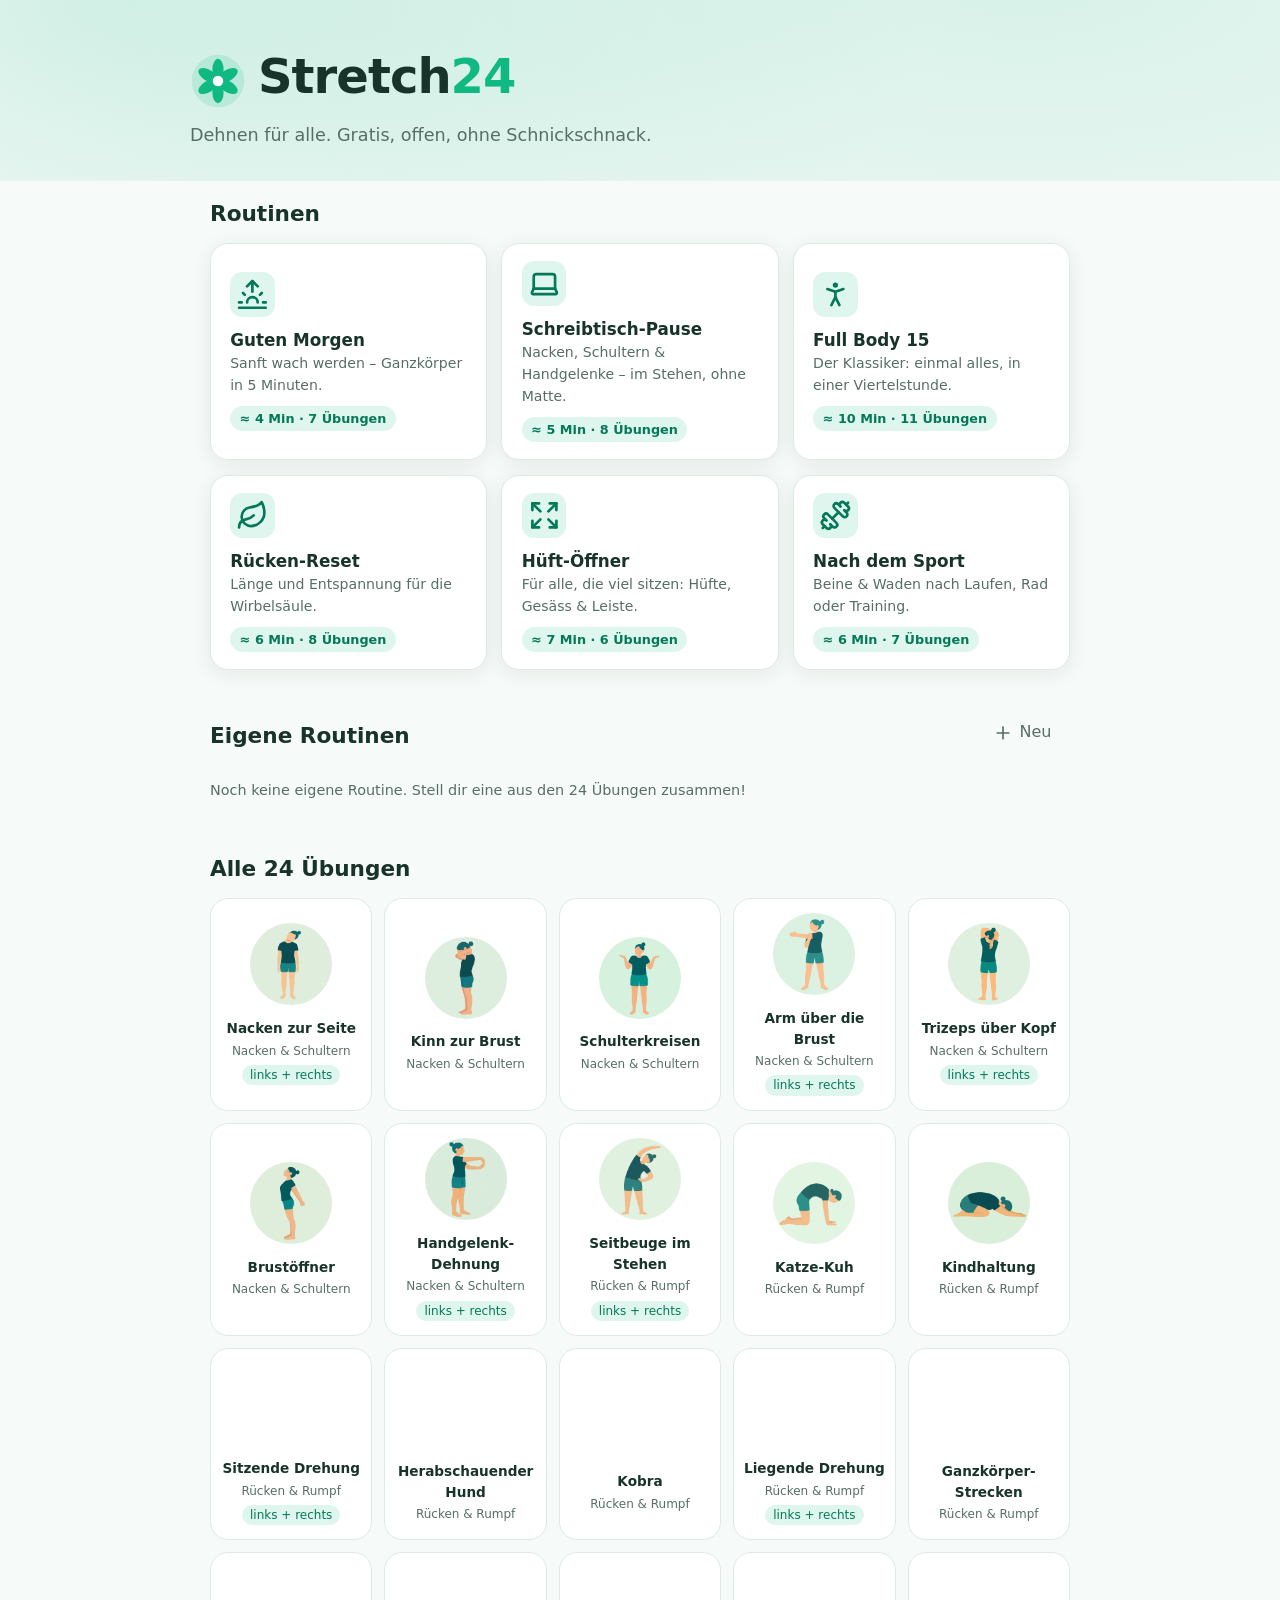
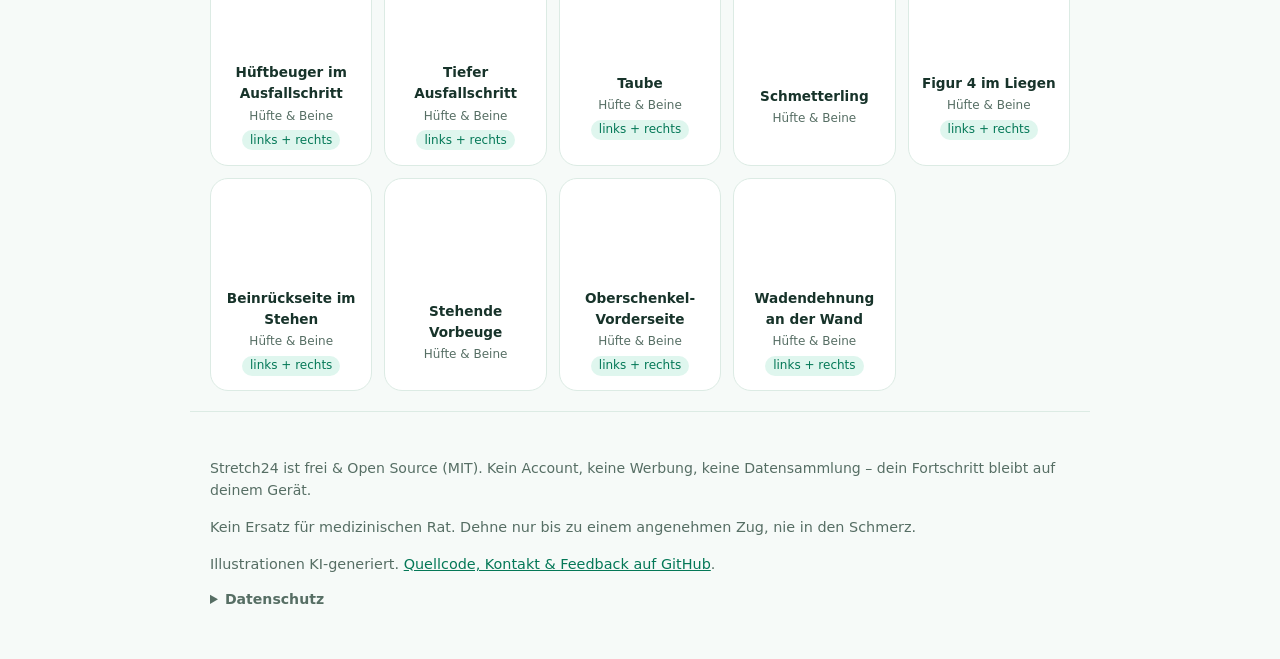
==== commit a728ba84: "Replace app logo with flower icon - Redesign icon.svg and derived PNGs (180/192/512) as a flower mar" ====
--- a/index.html
+++ b/index.html
@@ -61,9 +61,15 @@
           <div class="logo-row">
             <svg class="logo" viewBox="0 0 64 64" aria-hidden="true">
               <circle cx="32" cy="32" r="30" fill="var(--accent)" opacity="0.15"/>
-              <circle cx="32" cy="14" r="6" fill="var(--accent)"/>
-              <path d="M32 23 V39 M32 27 L18 16 M32 27 L46 16 M32 39 L23 55 M32 39 L41 55"
-                    stroke="var(--accent)" stroke-width="5" stroke-linecap="round" stroke-linejoin="round" fill="none"/>
+              <g fill="var(--accent)">
+                <ellipse cx="32" cy="19" rx="6.4" ry="12.5"/>
+                <ellipse cx="32" cy="19" rx="6.4" ry="12.5" transform="rotate(60 32 32)"/>
+                <ellipse cx="32" cy="19" rx="6.4" ry="12.5" transform="rotate(120 32 32)"/>
+                <ellipse cx="32" cy="19" rx="6.4" ry="12.5" transform="rotate(180 32 32)"/>
+                <ellipse cx="32" cy="19" rx="6.4" ry="12.5" transform="rotate(240 32 32)"/>
+                <ellipse cx="32" cy="19" rx="6.4" ry="12.5" transform="rotate(300 32 32)"/>
+              </g>
+              <circle cx="32" cy="32" r="6" fill="var(--surface)"/>
             </svg>
             <h1>Stretch<span class="accent">24</span></h1>
           </div>
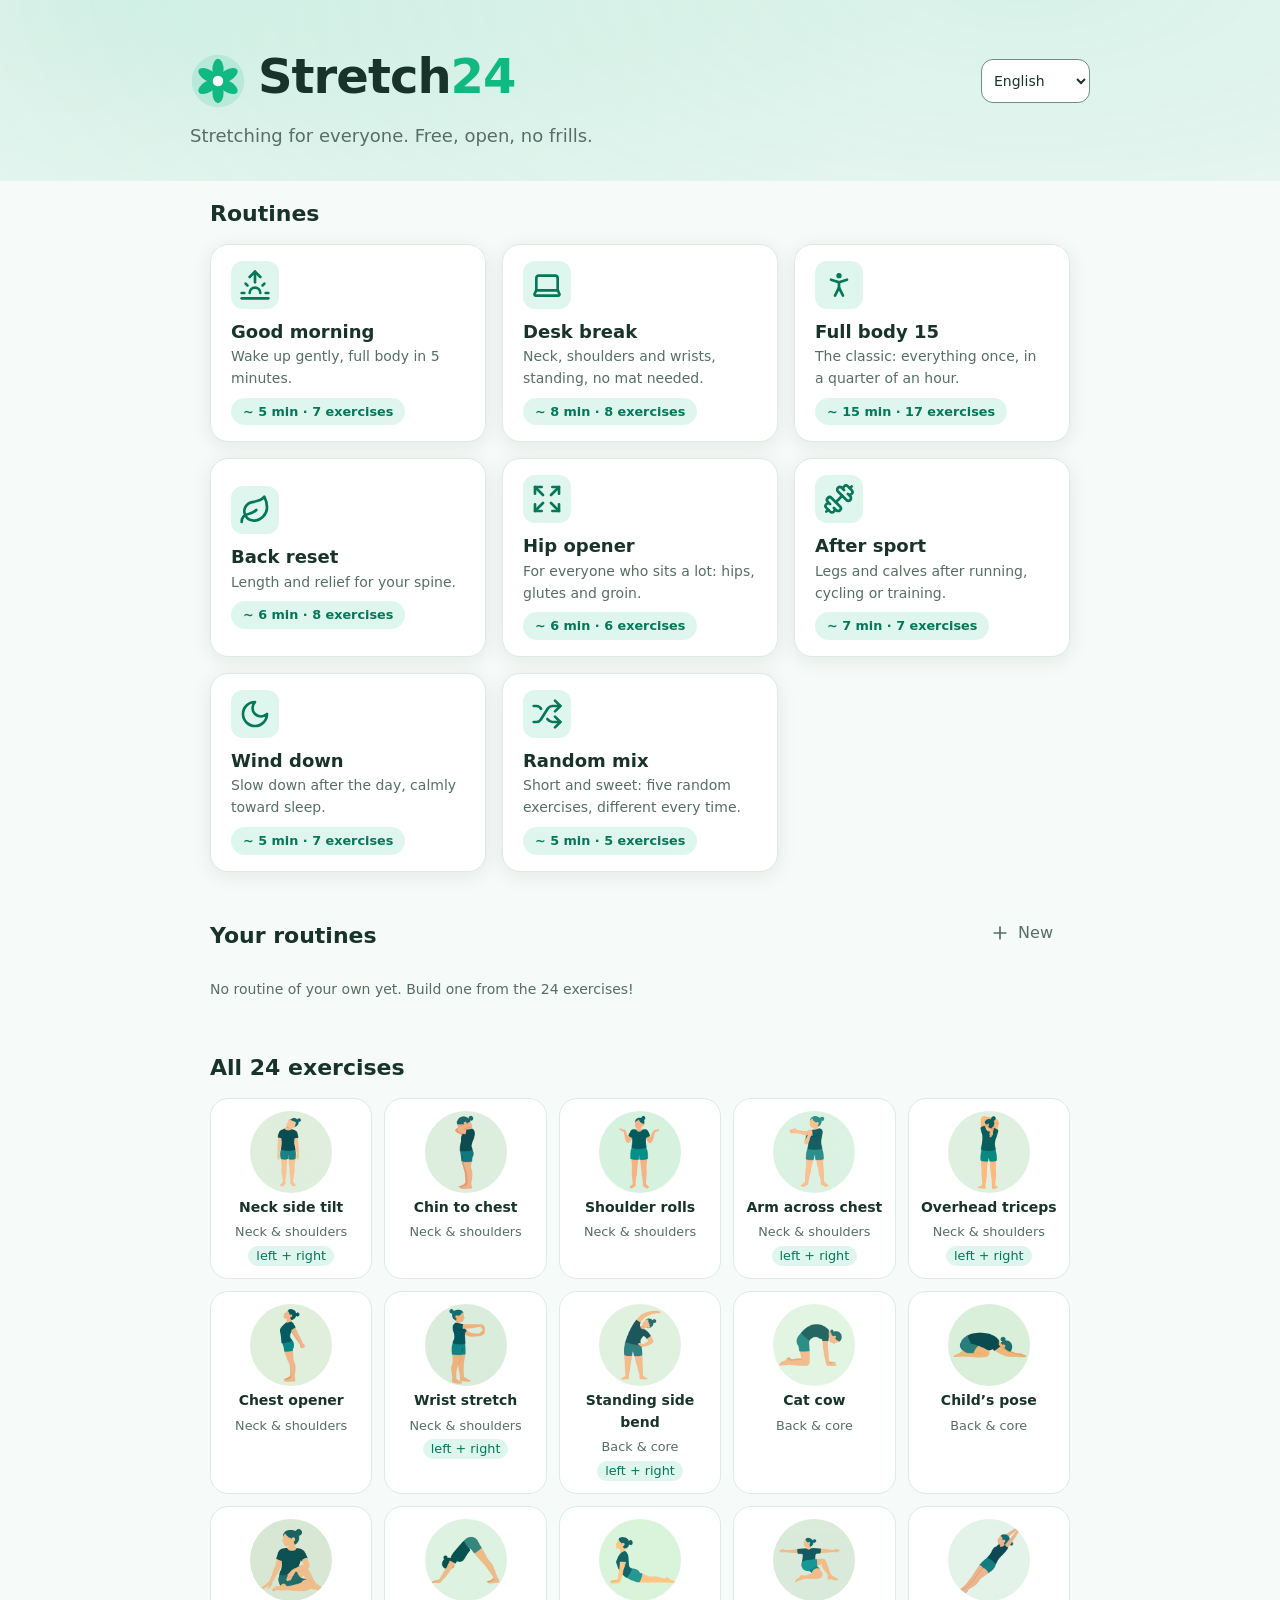
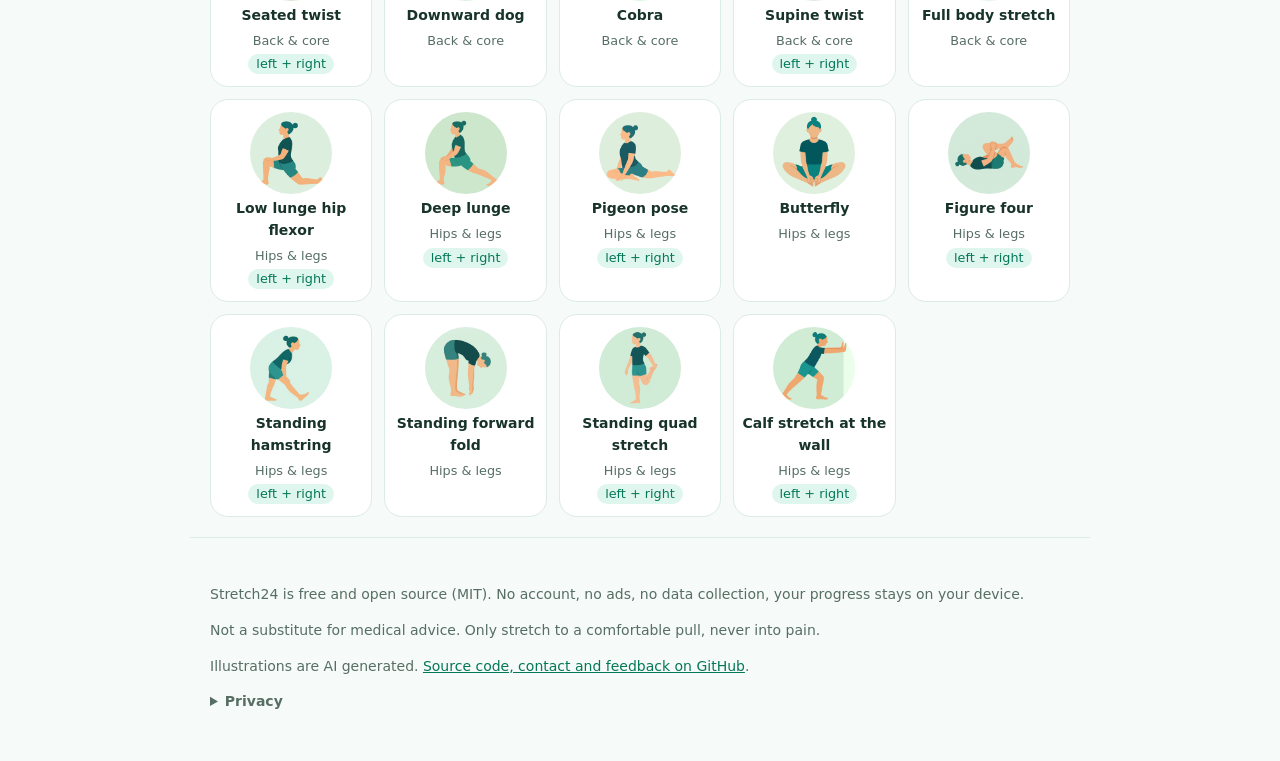
==== commit ba5f4966: "Add six-language support with in-app switcher - Move all texts from data.js to assets/i18n.js (de, e" ====
--- a/index.html
+++ b/index.html
@@ -42,7 +42,7 @@
     "description": "24 geführte Dehnübungen, komplett gratis. Ohne Account, ohne Werbung, offline nutzbar.",
     "applicationCategory": "HealthApplication",
     "operatingSystem": "Any",
-    "inLanguage": "de",
+    "inLanguage": ["de", "en", "fr", "it", "es", "pt"],
     "offers": { "@type": "Offer", "price": "0", "priceCurrency": "CHF" },
     "license": "https://github.com/xenofex7/stretch24/blob/main/LICENSE"
   }
@@ -50,12 +50,12 @@
 </head>
 <body>
 
-  <a class="skip-link" href="#main">Zum Inhalt springen</a>
+  <a class="skip-link" href="#main" data-i18n="skip">Zum Inhalt springen</a>
 
   <main id="main">
 
     <!-- ===== Home ===== -->
-    <section id="view-home" class="view active" tabindex="-1" aria-label="Übersicht">
+    <section id="view-home" class="view active" tabindex="-1" data-i18n-aria="homeAria" aria-label="Übersicht">
       <header class="hero">
         <div class="hero-inner">
           <div class="logo-row">
@@ -72,8 +72,16 @@
               <circle cx="32" cy="32" r="6" fill="var(--surface)"/>
             </svg>
             <h1>Stretch<span class="accent">24</span></h1>
+            <select class="lang-select" id="lang-select" data-i18n-aria="langLabel" aria-label="Sprache">
+              <option value="de">Deutsch</option>
+              <option value="en">English</option>
+              <option value="fr">Français</option>
+              <option value="it">Italiano</option>
+              <option value="es">Español</option>
+              <option value="pt">Português</option>
+            </select>
           </div>
-          <p class="tagline">Dehnen für alle. Gratis, offen, ohne Schnickschnack.</p>
+          <p class="tagline" data-i18n="tagline">Dehnen für alle. Gratis, offen, ohne Schnickschnack.</p>
           <div class="streak-bar" id="streak-bar" hidden>
             <span id="streak-flame"></span>
             <span id="streak-text"></span>
@@ -82,47 +90,47 @@
       </header>
 
       <section class="section">
-        <h2>Routinen</h2>
+        <h2 data-i18n="routines">Routinen</h2>
         <div id="routine-list" class="card-grid"></div>
       </section>
 
       <section class="section">
         <div class="section-head">
-          <h2>Eigene Routinen</h2>
-          <button class="btn btn-ghost btn-with-icon" id="btn-new-routine">Neu</button>
+          <h2 data-i18n="customRoutines">Eigene Routinen</h2>
+          <button class="btn btn-ghost btn-with-icon" id="btn-new-routine"><span data-i18n="newRoutine">Neu</span></button>
         </div>
         <div id="custom-routine-list" class="card-grid"></div>
-        <p id="custom-empty" class="muted">Noch keine eigene Routine. Stell dir eine aus den 24 Übungen zusammen!</p>
+        <p id="custom-empty" class="muted" data-i18n="customEmpty" data-i18n-n="24">Noch keine eigene Routine. Stell dir eine aus den 24 Übungen zusammen!</p>
       </section>
 
       <section class="section">
-        <h2>Alle 24 Übungen</h2>
+        <h2 data-i18n="allExercises" data-i18n-n="24">Alle 24 Übungen</h2>
         <div id="exercise-list" class="exercise-grid"></div>
       </section>
 
       <footer class="footer">
-        <p>Stretch24 ist frei &amp; Open Source (MIT). Kein Account, keine Werbung, keine Datensammlung – dein Fortschritt bleibt auf deinem Gerät.</p>
-        <p class="muted">Kein Ersatz für medizinischen Rat. Dehne nur bis zu einem angenehmen Zug, nie in den Schmerz.</p>
-        <p class="muted">Illustrationen KI-generiert. <a href="https://github.com/xenofex7/stretch24">Quellcode, Kontakt &amp; Feedback auf GitHub</a>.</p>
+        <p data-i18n="footerFree">Stretch24 ist frei &amp; Open Source (MIT). Kein Account, keine Werbung, keine Datensammlung, dein Fortschritt bleibt auf deinem Gerät.</p>
+        <p class="muted" data-i18n="footerMedical">Kein Ersatz für medizinischen Rat. Dehne nur bis zu einem angenehmen Zug, nie in den Schmerz.</p>
+        <p class="muted"><span data-i18n="footerAi">Illustrationen KI-generiert.</span> <a href="https://github.com/xenofex7/stretch24" data-i18n="footerSource">Quellcode, Kontakt &amp; Feedback auf GitHub</a>.</p>
         <details class="privacy">
-          <summary>Datenschutz</summary>
+          <summary data-i18n="privacy">Datenschutz</summary>
           <ul>
-            <li>Alle Nutzungsdaten (eigene Routinen, Streak, Statistik, Ton-Einstellung) bleiben als localStorage in deinem Browser und werden nie übertragen. Zum Löschen genügt es, die Browserdaten dieser Seite zu entfernen.</li>
-            <li>Kein Tracking, keine Cookies, keine Werbung, keine Accounts, keine externen Dienste.</li>
-            <li>Gehostet auf GitHub Pages (GitHub Inc., USA). GitHub protokolliert beim Abruf technisch bedingt IP-Adresse und Browserkennung, siehe <a href="https://docs.github.com/site-policy/privacy-policies/github-general-privacy-statement">GitHub Privacy Statement</a>.</li>
-            <li>Fragen oder Auskunft: <a href="https://github.com/xenofex7/stretch24/issues">GitHub Issues</a>.</li>
+            <li data-i18n="privacyLocal">Alle Nutzungsdaten (eigene Routinen, Streak, Statistik, Ton-Einstellung) bleiben als localStorage in deinem Browser und werden nie übertragen. Zum Löschen genügt es, die Browserdaten dieser Seite zu entfernen.</li>
+            <li data-i18n="privacyNoTracking">Kein Tracking, keine Cookies, keine Werbung, keine Accounts, keine externen Dienste.</li>
+            <li><span data-i18n="privacyHosting">Gehostet auf GitHub Pages (GitHub Inc., USA). GitHub protokolliert beim Abruf technisch bedingt IP-Adresse und Browserkennung, siehe</span> <a href="https://docs.github.com/site-policy/privacy-policies/github-general-privacy-statement" data-i18n="privacyHostingLink">GitHub Privacy Statement</a>.</li>
+            <li><span data-i18n="privacyContact">Fragen oder Auskunft:</span> <a href="https://github.com/xenofex7/stretch24/issues" data-i18n="privacyContactLink">GitHub Issues</a>.</li>
           </ul>
         </details>
       </footer>
     </section>
 
     <!-- ===== Player ===== -->
-    <section id="view-player" class="view" tabindex="-1" aria-label="Übungs-Player">
+    <section id="view-player" class="view" tabindex="-1" data-i18n-aria="playerAria" aria-label="Übungs-Player">
       <div class="player">
         <div class="player-top">
-          <button class="btn btn-ghost" id="btn-quit" aria-label="Beenden"></button>
+          <button class="btn btn-ghost" id="btn-quit" data-i18n-aria="quit" aria-label="Beenden"></button>
           <div class="player-progress" id="player-progress"></div>
-          <button class="btn btn-ghost" id="btn-sound" aria-label="Ton an/aus"></button>
+          <button class="btn btn-ghost" id="btn-sound" data-i18n-aria="soundToggle" aria-label="Ton an/aus"></button>
         </div>
 
         <div class="player-stage">
@@ -132,7 +140,7 @@
               <circle class="ring-fg" id="ring-fg" cx="130" cy="130" r="120"/>
             </svg>
             <div class="pose" id="pose-figure"></div>
-            <div class="countdown" id="countdown" role="timer" aria-label="Verbleibende Sekunden">0</div>
+            <div class="countdown" id="countdown" role="timer" data-i18n-aria="countdownAria" aria-label="Verbleibende Sekunden">0</div>
           </div>
           <div class="side-badge" id="side-badge" hidden></div>
           <h1 class="player-title" id="player-title">…</h1>
@@ -141,45 +149,45 @@
         </div>
 
         <div class="player-controls">
-          <button class="btn btn-round" id="btn-prev" aria-label="Zurück"></button>
-          <button class="btn btn-round btn-big" id="btn-pause" aria-label="Pause"></button>
-          <button class="btn btn-round" id="btn-next" aria-label="Weiter"></button>
+          <button class="btn btn-round" id="btn-prev" data-i18n-aria="prev" aria-label="Zurück"></button>
+          <button class="btn btn-round btn-big" id="btn-pause" data-i18n-aria="pause" aria-label="Pause"></button>
+          <button class="btn btn-round" id="btn-next" data-i18n-aria="next" aria-label="Weiter"></button>
         </div>
         <p class="player-next muted" id="player-next"></p>
       </div>
     </section>
 
     <!-- ===== Fertig ===== -->
-    <section id="view-done" class="view" tabindex="-1" aria-label="Session abgeschlossen">
+    <section id="view-done" class="view" tabindex="-1" data-i18n-aria="doneAria" aria-label="Session abgeschlossen">
       <div class="done-screen">
         <div class="done-icon" id="done-icon"></div>
-        <h1>Geschafft!</h1>
+        <h1 data-i18n="doneTitle">Geschafft!</h1>
         <p id="done-summary"></p>
         <p id="done-streak" class="done-streak"></p>
-        <button class="btn btn-primary" id="btn-done-home">Zurück zur Übersicht</button>
+        <button class="btn btn-primary" id="btn-done-home" data-i18n="doneBack">Zurück zur Übersicht</button>
       </div>
     </section>
 
     <!-- ===== Routinen-Builder ===== -->
-    <section id="view-builder" class="view" tabindex="-1" aria-label="Eigene Routine erstellen">
+    <section id="view-builder" class="view" tabindex="-1" data-i18n-aria="builderAria" aria-label="Eigene Routine erstellen">
       <div class="builder">
         <div class="builder-head">
-          <button class="btn btn-ghost btn-with-icon" id="btn-builder-back">Zurück</button>
-          <h1>Eigene Routine</h1>
+          <button class="btn btn-ghost btn-with-icon" id="btn-builder-back"><span data-i18n="builderBack">Zurück</span></button>
+          <h1 data-i18n="builderTitle">Eigene Routine</h1>
         </div>
         <label class="field">
-          <span>Name</span>
-          <input type="text" id="builder-name" maxlength="40" placeholder="z.&nbsp;B. Meine Abendroutine">
+          <span data-i18n="builderName">Name</span>
+          <input type="text" id="builder-name" maxlength="40" data-i18n-placeholder="builderNamePlaceholder" placeholder="z. B. Meine Abendroutine">
         </label>
         <label class="field">
-          <span>Sekunden pro Übung: <strong id="builder-secs-label">30</strong></span>
+          <span><span data-i18n="builderSecs">Sekunden pro Übung:</span> <strong id="builder-secs-label">30</strong></span>
           <input type="range" id="builder-secs" min="15" max="90" step="5" value="30">
         </label>
-        <p class="muted">Übungen antippen zum Auswählen – die Reihenfolge entspricht deiner Auswahl.</p>
+        <p class="muted" data-i18n="builderHint">Übungen antippen zum Auswählen, die Reihenfolge entspricht deiner Auswahl.</p>
         <div id="builder-exercises" class="exercise-grid selectable"></div>
         <div class="builder-foot">
           <span id="builder-summary" class="muted"></span>
-          <button class="btn btn-primary" id="btn-builder-save" disabled>Speichern</button>
+          <button class="btn btn-primary" id="btn-builder-save" data-i18n="builderSave" disabled>Speichern</button>
         </div>
       </div>
     </section>
@@ -192,12 +200,13 @@
     <h2 id="dialog-title"></h2>
     <p id="dialog-desc"></p>
     <div class="dialog-actions">
-      <button class="btn btn-ghost" id="dialog-close">Schliessen</button>
+      <button class="btn btn-ghost" id="dialog-close" data-i18n="dialogClose">Schliessen</button>
       <button class="btn btn-primary" id="dialog-try">60 s ausprobieren</button>
     </div>
   </dialog>
 
   <script src="assets/icons.js" defer></script>
+  <script src="assets/i18n.js" defer></script>
   <script src="assets/data.js" defer></script>
   <script src="assets/app.js" defer></script>
 </body>
--- a/assets/style.css
+++ b/assets/style.css
@@ -13,7 +13,37 @@
   --border: #dcebe4;
   --border-strong: #6f8d80; /* Formularfelder: mind. 3:1 gegen die Fläche */
   --shadow: 0 4px 20px rgba(23, 51, 42, 0.08);
-  --radius: 18px;
+
+  /* Abstände: 4-px-Raster, die Zahl im Namen ist der Faktor (space-3 = 12 px). */
+  --space-1: 0.25rem;
+  --space-2: 0.5rem;
+  --space-3: 0.75rem;
+  --space-4: 1rem;
+  --space-5: 1.25rem;
+  --space-6: 1.5rem;
+  --space-8: 2rem;
+  --space-12: 3rem;
+
+  /* Schriftgrössen: modulare Skala, Basis 1rem. Kleiner als --text-xs wird
+   * nichts gesetzt (Lesbarkeit auf kleinen Displays). */
+  --text-xs: 0.8rem;
+  --text-sm: 0.875rem;
+  --text-base: 1rem;
+  --text-md: 1.125rem;
+  --text-lg: 1.375rem;
+  --text-xl: 1.5rem;
+  --text-2xl: 2rem;
+  --text-hero: clamp(2rem, 6vw, 3rem);
+
+  /* Radien: xs für Balken, md für Bedienelemente, lg für Flächen. */
+  --radius-xs: 4px;
+  --radius-sm: 8px;
+  --radius-md: 12px;
+  --radius-lg: 18px;
+  --radius-pill: 999px;
+
+  /* Maximale Lesebreite der Inhaltsspalte. */
+  --width-content: 900px;
 }
 
 @media (prefers-color-scheme: dark) {
@@ -53,11 +83,11 @@
 }
 
 .skip-link {
-  position: absolute; left: 0.75rem; top: 0.75rem;
+  position: absolute; left: var(--space-3); top: var(--space-3);
   z-index: 10;
   background: var(--surface); color: var(--text);
-  border: 1px solid var(--border-strong); border-radius: 12px;
-  padding: 0.55rem 1.1rem;
+  border: 1px solid var(--border-strong); border-radius: var(--radius-md);
+  padding: var(--space-2) var(--space-4);
   transform: translateY(-200%);
 }
 .skip-link:focus { transform: none; }
@@ -68,7 +98,7 @@
   vertical-align: -0.25em;
   flex-shrink: 0;
 }
-.btn-with-icon { display: inline-flex; align-items: center; gap: 0.4rem; }
+.btn-with-icon { display: inline-flex; align-items: center; gap: var(--space-2); }
 .btn-round .icon { width: 1.35rem; height: 1.35rem; vertical-align: middle; }
 .btn-big .icon { width: 1.8rem; height: 1.8rem; }
 .streak-bar .icon { color: var(--accent-strong); }
@@ -96,9 +126,9 @@
   line-height: 1.55;
 }
 
-h1, h2, h3 { line-height: 1.2; margin: 0 0 0.5rem; }
+h1, h2, h3 { line-height: 1.2; margin: 0 0 var(--space-2); }
 .accent { color: var(--accent); }
-.muted { color: var(--muted); font-size: 0.9rem; }
+.muted { color: var(--muted); font-size: var(--text-sm); }
 
 .view { display: none; min-height: 100dvh; }
 .view.active { display: block; }
@@ -108,39 +138,47 @@
   background:
     radial-gradient(1200px 500px at 80% -10%, var(--accent-soft), transparent),
     radial-gradient(800px 400px at 10% 0%, var(--accent-soft), transparent);
-  padding: 3rem 1.25rem 2rem;
-}
-.hero-inner { max-width: 900px; margin: 0 auto; }
-.logo-row { display: flex; align-items: center; gap: 0.75rem; }
+  padding: var(--space-12) var(--space-5) var(--space-8);
+}
+.hero-inner { max-width: var(--width-content); margin: 0 auto; }
+.logo-row { display: flex; align-items: center; gap: var(--space-3); }
+/* Sprachwahl: sitzt rechts in der Kopfzeile, bewusst unauffällig. */
+.lang-select {
+  margin-left: auto;
+  font: inherit; font-size: var(--text-sm); color: var(--text);
+  background: var(--surface); border: 1px solid var(--border-strong);
+  border-radius: var(--radius-md); padding: var(--space-1) var(--space-2);
+  min-height: 2.75rem; cursor: pointer;
+}
 .logo { width: 56px; height: 56px; }
-.hero h1 { font-size: clamp(2rem, 6vw, 3rem); letter-spacing: -0.02em; }
-.tagline { font-size: 1.1rem; color: var(--muted); margin: 0.5rem 0 0; }
+.hero h1 { font-size: var(--text-hero); letter-spacing: -0.02em; }
+.tagline { font-size: var(--text-md); color: var(--muted); margin: var(--space-2) 0 0; }
 
 .streak-bar {
-  display: inline-flex; align-items: center; gap: 0.5rem;
-  margin-top: 1rem; padding: 0.4rem 0.9rem;
+  display: inline-flex; align-items: center; gap: var(--space-2);
+  margin-top: var(--space-4); padding: var(--space-1) var(--space-3);
   background: var(--surface); border: 1px solid var(--border);
-  border-radius: 999px; box-shadow: var(--shadow);
+  border-radius: var(--radius-pill); box-shadow: var(--shadow);
   font-weight: 600;
 }
 
 /* ===== Sections ===== */
-.section { max-width: 900px; margin: 0 auto; padding: 1.25rem; }
-.section h2 { font-size: 1.35rem; margin-bottom: 1rem; }
+.section { max-width: var(--width-content); margin: 0 auto; padding: var(--space-5); }
+.section h2 { font-size: var(--text-lg); margin-bottom: var(--space-4); }
 .section-head { display: flex; justify-content: space-between; align-items: baseline; }
 
 .card-grid {
   display: grid;
   grid-template-columns: repeat(auto-fill, minmax(250px, 1fr));
-  gap: 0.9rem;
+  gap: var(--space-4);
 }
 
 .routine-card {
   text-align: left;
   background: var(--surface);
   border: 1px solid var(--border);
-  border-radius: var(--radius);
-  padding: 1.1rem 1.2rem;
+  border-radius: var(--radius-lg);
+  padding: var(--space-4) var(--space-5);
   box-shadow: var(--shadow);
   cursor: pointer;
   font: inherit; color: inherit;
@@ -155,22 +193,22 @@
   width: 2rem; height: 2rem;
   color: var(--accent-strong);
   background: var(--accent-soft);
-  border-radius: 12px;
-  padding: 0.4rem;
+  border-radius: var(--radius-md);
+  padding: var(--space-2);
   box-sizing: content-box;
 }
-.routine-card .card-title { display: block; margin: 0.55rem 0 0.2rem; font-size: 1.05rem; font-weight: 700; line-height: 1.2; }
-.routine-card .card-desc { display: block; margin: 0; color: var(--muted); font-size: 0.88rem; }
-.routine-card .meta { display: inline-block; margin-top: 0.6rem; font-size: 0.8rem; font-weight: 600; color: var(--accent-strong); background: var(--accent-soft); padding: 0.15rem 0.6rem; border-radius: 999px; }
+.routine-card .card-title { display: block; margin: var(--space-2) 0 var(--space-1); font-size: var(--text-md); font-weight: 700; line-height: 1.2; }
+.routine-card .card-desc { display: block; margin: 0; color: var(--muted); font-size: var(--text-sm); }
+.routine-card .meta { display: inline-block; margin-top: var(--space-2); font-size: var(--text-xs); font-weight: 600; color: var(--accent-strong); background: var(--accent-soft); padding: var(--space-1) var(--space-3); border-radius: var(--radius-pill); }
 
 /* Eigene Routinen: Wrapper, damit der Löschen-Button kein Kind des
  * Karten-Buttons ist (verschachtelte Buttons sind ungültiges HTML). */
 .routine-slot { position: relative; display: grid; }
 .routine-slot .routine-card { width: 100%; height: 100%; }
 .routine-slot .delete {
-  position: absolute; top: 0.35rem; right: 0.35rem;
+  position: absolute; top: var(--space-1); right: var(--space-1);
   border: none; background: none; color: var(--muted);
-  cursor: pointer; width: 2.75rem; height: 2.75rem; border-radius: 8px;
+  cursor: pointer; width: 2.75rem; height: 2.75rem; border-radius: var(--radius-sm);
   display: grid; place-items: center;
 }
 .routine-slot .delete .icon { width: 1.1rem; height: 1.1rem; vertical-align: middle; }
@@ -180,13 +218,17 @@
 .exercise-grid {
   display: grid;
   grid-template-columns: repeat(auto-fill, minmax(140px, 1fr));
-  gap: 0.75rem;
+  gap: var(--space-3);
 }
 .exercise-card {
+  display: flex;
+  flex-direction: column;
+  align-items: center;
+  justify-content: flex-start;
   background: var(--surface);
   border: 1px solid var(--border);
-  border-radius: var(--radius);
-  padding: 0.9rem 0.6rem 0.8rem;
+  border-radius: var(--radius-lg);
+  padding: var(--space-3) var(--space-2);
   text-align: center;
   cursor: pointer;
   font: inherit; color: inherit;
@@ -194,19 +236,19 @@
 }
 .exercise-card:hover, .exercise-card:focus-visible { transform: translateY(-2px); border-color: var(--accent); }
 .exercise-card .figure { width: 82px; height: 82px; color: var(--text); }
-.exercise-card .name { display: block; font-size: 0.85rem; font-weight: 600; margin-top: 0.3rem; }
-.exercise-card .cat { display: block; font-size: 0.75rem; color: var(--muted); margin-top: 0.15rem; }
-.exercise-card .sides-tag { display: inline-block; margin-top: 0.3rem; font-size: 0.75rem; color: var(--accent-strong); background: var(--accent-soft); border-radius: 999px; padding: 0.05rem 0.5rem; }
+.exercise-card .name { display: block; font-size: var(--text-sm); font-weight: 600; margin-top: var(--space-1); }
+.exercise-card .cat { display: block; font-size: var(--text-xs); color: var(--muted); margin-top: var(--space-1); }
+.exercise-card .sides-tag { display: inline-block; margin-top: var(--space-1); font-size: var(--text-xs); color: var(--accent-strong); background: var(--accent-soft); border-radius: var(--radius-pill); padding: 0 var(--space-2); }
 
 .selectable .exercise-card { position: relative; }
 .selectable .exercise-card.selected { border-color: var(--accent); background: var(--accent-soft); }
 .selectable .exercise-card.selected::after {
   content: attr(data-order);
-  position: absolute; top: 0.4rem; right: 0.4rem;
+  position: absolute; top: var(--space-2); right: var(--space-2);
   background: var(--accent); color: var(--accent-ink);
   width: 1.5rem; height: 1.5rem; border-radius: 50%;
   display: grid; place-items: center;
-  font-size: 0.78rem; font-weight: 700;
+  font-size: var(--text-xs); font-weight: 700;
 }
 
 /* ===== Buttons ===== */
@@ -214,7 +256,7 @@
   font: inherit; cursor: pointer;
   border: 1px solid var(--border);
   background: var(--surface); color: var(--text);
-  border-radius: 12px; padding: 0.55rem 1.1rem;
+  border-radius: var(--radius-md); padding: var(--space-2) var(--space-4);
   transition: transform 0.1s ease, background 0.15s ease;
 }
 .btn:active { transform: scale(0.97); }
@@ -225,21 +267,21 @@
 .btn-ghost:hover { color: var(--text); }
 .btn-round {
   width: 3.2rem; height: 3.2rem; border-radius: 50%;
-  display: grid; place-items: center; font-size: 1.1rem;
+  display: grid; place-items: center; font-size: var(--text-md);
   background: var(--surface); box-shadow: var(--shadow);
 }
-.btn-big { width: 4.4rem; height: 4.4rem; font-size: 1.5rem; background: var(--accent); color: var(--accent-ink); border-color: var(--accent); }
+.btn-big { width: 4.4rem; height: 4.4rem; font-size: var(--text-xl); background: var(--accent); color: var(--accent-ink); border-color: var(--accent); }
 
 /* ===== Player ===== */
 #view-player { background: var(--bg); }
 .player {
   max-width: 480px; margin: 0 auto; min-height: 100dvh;
   display: flex; flex-direction: column;
-  padding: 1rem 1.25rem calc(1.5rem + env(safe-area-inset-bottom));
-}
-.player-top { display: flex; align-items: center; gap: 0.75rem; }
+  padding: var(--space-4) var(--space-5) calc(var(--space-6) + env(safe-area-inset-bottom));
+}
+.player-top { display: flex; align-items: center; gap: var(--space-3); }
 .player-progress { flex: 1; display: flex; gap: 4px; }
-.player-progress .seg { flex: 1; height: 5px; border-radius: 3px; background: var(--border); }
+.player-progress .seg { flex: 1; height: 5px; border-radius: var(--radius-xs); background: var(--border); }
 .player-progress .seg.done { background: var(--muted); }
 .player-progress .seg.now { background: var(--accent-strong); }
 
@@ -266,35 +308,36 @@
 .countdown {
   position: absolute; bottom: -6%; left: 50%; transform: translateX(-50%);
   background: var(--surface); border: 1px solid var(--border);
-  border-radius: 999px; padding: 0.2rem 1rem;
-  font-size: 1.6rem; font-weight: 700; font-variant-numeric: tabular-nums;
+  border-radius: var(--radius-pill); padding: var(--space-1) var(--space-4);
+  font-size: var(--text-xl); font-weight: 700; font-variant-numeric: tabular-nums;
   box-shadow: var(--shadow);
 }
 .side-badge {
-  margin-top: 1.6rem;
+  margin-top: var(--space-6);
   background: var(--accent); color: var(--accent-ink);
-  font-weight: 700; font-size: 0.85rem;
-  border-radius: 999px; padding: 0.25rem 0.9rem;
+  font-weight: 700; font-size: var(--text-sm);
+  border-radius: var(--radius-pill); padding: var(--space-1) var(--space-3);
   letter-spacing: 0.03em;
-  display: inline-flex; align-items: center; gap: 0.3rem;
+  display: inline-flex; align-items: center; gap: var(--space-1);
 }
 .side-badge .icon { width: 1.1em; height: 1.1em; vertical-align: middle; }
-.player-title { font-size: 1.5rem; margin-top: 0.6rem; }
-.player-hint { color: var(--muted); font-size: 0.92rem; max-width: 34ch; margin: 0.3rem auto 0; }
+.player-title { font-size: var(--text-xl); margin-top: var(--space-6); }
+.player-hint { color: var(--muted); font-size: var(--text-sm); max-width: 34ch; margin: var(--space-1) auto 0; }
 
 .player-controls {
-  display: flex; align-items: center; justify-content: center; gap: 1.5rem;
-  margin-top: 1rem;
-}
-.player-next { text-align: center; margin: 0.9rem 0 0; min-height: 1.3em; }
+  display: flex; align-items: center; justify-content: center; gap: var(--space-6);
+  margin-top: var(--space-4);
+}
+.player-next { text-align: center; margin: var(--space-4) 0 0; min-height: 1.3em; }
 
 .paused .pose .figure { animation-play-state: paused; }
+.resting .pose-wrap { opacity: 0.45; }
 
 /* ===== Done ===== */
 .done-screen {
   min-height: 100dvh; display: flex; flex-direction: column;
   align-items: center; justify-content: center; text-align: center;
-  padding: 2rem; gap: 0.5rem;
+  padding: var(--space-8); gap: var(--space-2);
 }
 .done-icon { animation: pop 0.5s ease; }
 .done-icon .icon {
@@ -302,57 +345,58 @@
   color: var(--accent);
   background: var(--accent-soft);
   border-radius: 50%;
-  padding: 1.1rem;
+  padding: var(--space-4);
   box-sizing: content-box;
 }
 @keyframes pop { from { transform: scale(0); } to { transform: scale(1); } }
-.done-screen h1 { font-size: 2rem; }
+.done-screen h1 { font-size: var(--text-2xl); }
 .done-streak { font-weight: 600; color: var(--accent-strong); }
 .done-streak .icon { vertical-align: -0.22em; }
-.done-screen .btn { margin-top: 1rem; }
+.done-screen .btn { margin-top: var(--space-4); }
 
 /* ===== Builder ===== */
-.builder { max-width: 900px; margin: 0 auto; padding: 1.25rem; }
-.builder-head { display: flex; align-items: center; gap: 0.5rem; margin-bottom: 1rem; }
-.builder-head h1 { margin: 0; font-size: 1.35rem; }
-.field { display: block; margin-bottom: 1rem; }
-.field span { display: block; font-size: 0.88rem; font-weight: 600; margin-bottom: 0.3rem; }
+.builder { max-width: var(--width-content); margin: 0 auto; padding: var(--space-5); }
+.builder-head { display: flex; align-items: center; gap: var(--space-2); margin-bottom: var(--space-4); }
+.builder-head h1 { margin: 0; font-size: var(--text-lg); }
+.field { display: block; margin-bottom: var(--space-4); }
+.field span { display: block; font-size: var(--text-sm); font-weight: 600; margin-bottom: var(--space-1); }
 .field input[type="text"] {
   width: 100%; font: inherit; color: inherit;
   background: var(--surface); border: 1px solid var(--border-strong);
-  border-radius: 12px; padding: 0.6rem 0.9rem;
+  border-radius: var(--radius-md); padding: var(--space-2) var(--space-3);
 }
 .field input[type="range"] { width: 100%; height: 2.75rem; accent-color: var(--accent-strong); }
 .builder-foot {
   position: sticky; bottom: 0;
-  display: flex; align-items: center; justify-content: space-between; gap: 1rem;
-  background: var(--bg); padding: 0.9rem 0 calc(0.9rem + env(safe-area-inset-bottom));
-  margin-top: 1rem; border-top: 1px solid var(--border);
+  display: flex; align-items: center; justify-content: space-between; gap: var(--space-4);
+  background: var(--bg); padding: var(--space-3) 0 calc(var(--space-3) + env(safe-area-inset-bottom));
+  margin-top: var(--space-4); border-top: 1px solid var(--border);
 }
 
 /* ===== Dialog ===== */
 dialog {
-  border: 1px solid var(--border); border-radius: var(--radius);
+  border: 1px solid var(--border); border-radius: var(--radius-lg);
   background: var(--surface); color: var(--text);
-  box-shadow: var(--shadow); padding: 1.5rem;
+  box-shadow: var(--shadow); padding: var(--space-6);
   max-width: min(92vw, 420px); text-align: center;
 }
 dialog::backdrop { background: rgba(10, 20, 16, 0.5); backdrop-filter: blur(3px); }
 .dialog-pose .figure { width: 110px; height: 110px; color: var(--text); }
-dialog h2 { margin-top: 0.5rem; font-size: 1.35rem; }
-dialog p { color: var(--muted); font-size: 0.92rem; }
-.dialog-actions { display: flex; justify-content: center; gap: 0.75rem; margin-top: 1rem; }
+dialog h2 { margin-top: var(--space-2); font-size: var(--text-lg); }
+dialog p { color: var(--muted); font-size: var(--text-sm); }
+.dialog-actions { display: flex; justify-content: center; gap: var(--space-3); margin-top: var(--space-4); }
 
 /* ===== Footer ===== */
 .footer {
-  max-width: 900px; margin: 0 auto; padding: 2rem 1.25rem 3rem;
+  max-width: var(--width-content); margin: 0 auto;
+  padding: var(--space-8) var(--space-5) var(--space-12);
   border-top: 1px solid var(--border);
-  font-size: 0.88rem; color: var(--muted);
+  font-size: var(--text-sm); color: var(--muted);
 }
 .footer a { color: var(--accent-strong); }
 .footer .privacy summary { cursor: pointer; font-weight: 600; }
-.footer .privacy ul { margin: 0.5rem 0 0; padding-left: 1.2rem; }
-.footer .privacy li { margin-bottom: 0.4rem; }
+.footer .privacy ul { margin: var(--space-2) 0 0; padding-left: var(--space-5); }
+.footer .privacy li { margin-bottom: var(--space-1); }
 
 @media (max-width: 480px) {
   .card-grid { grid-template-columns: 1fr 1fr; }
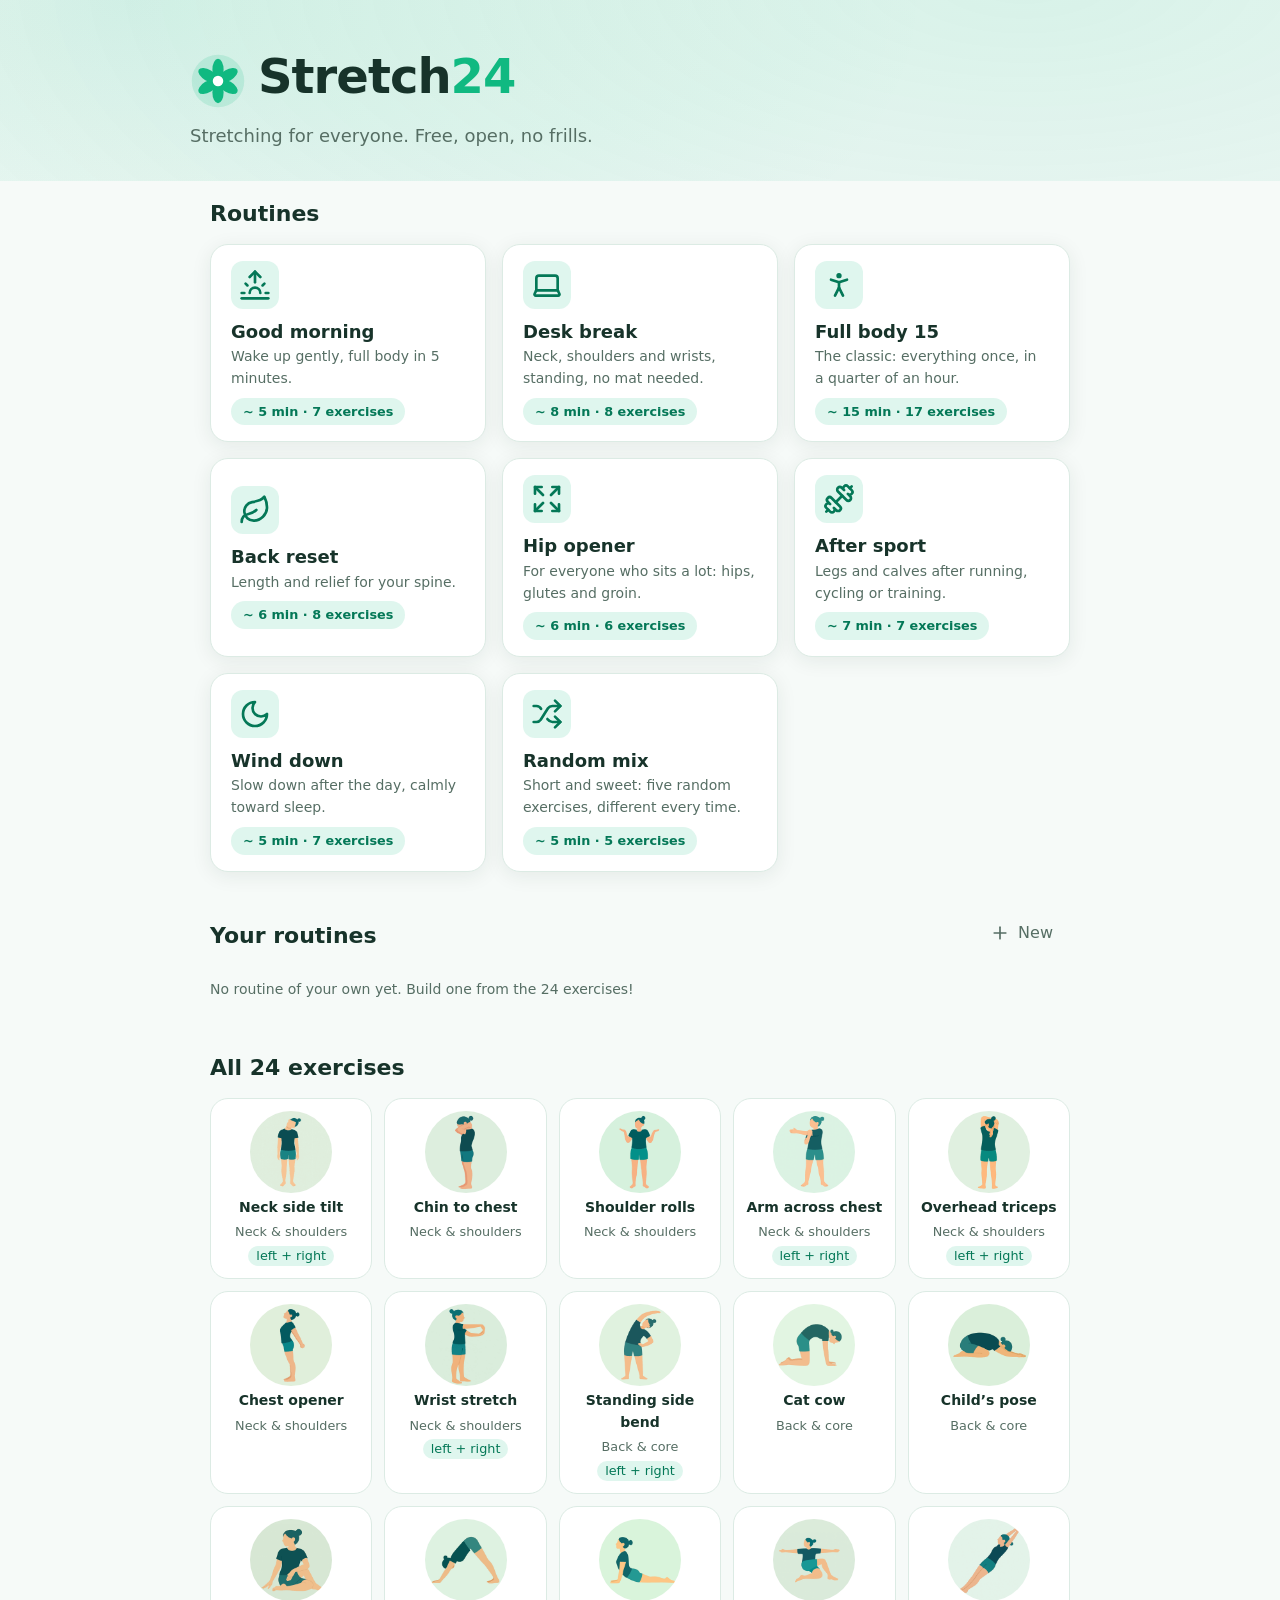
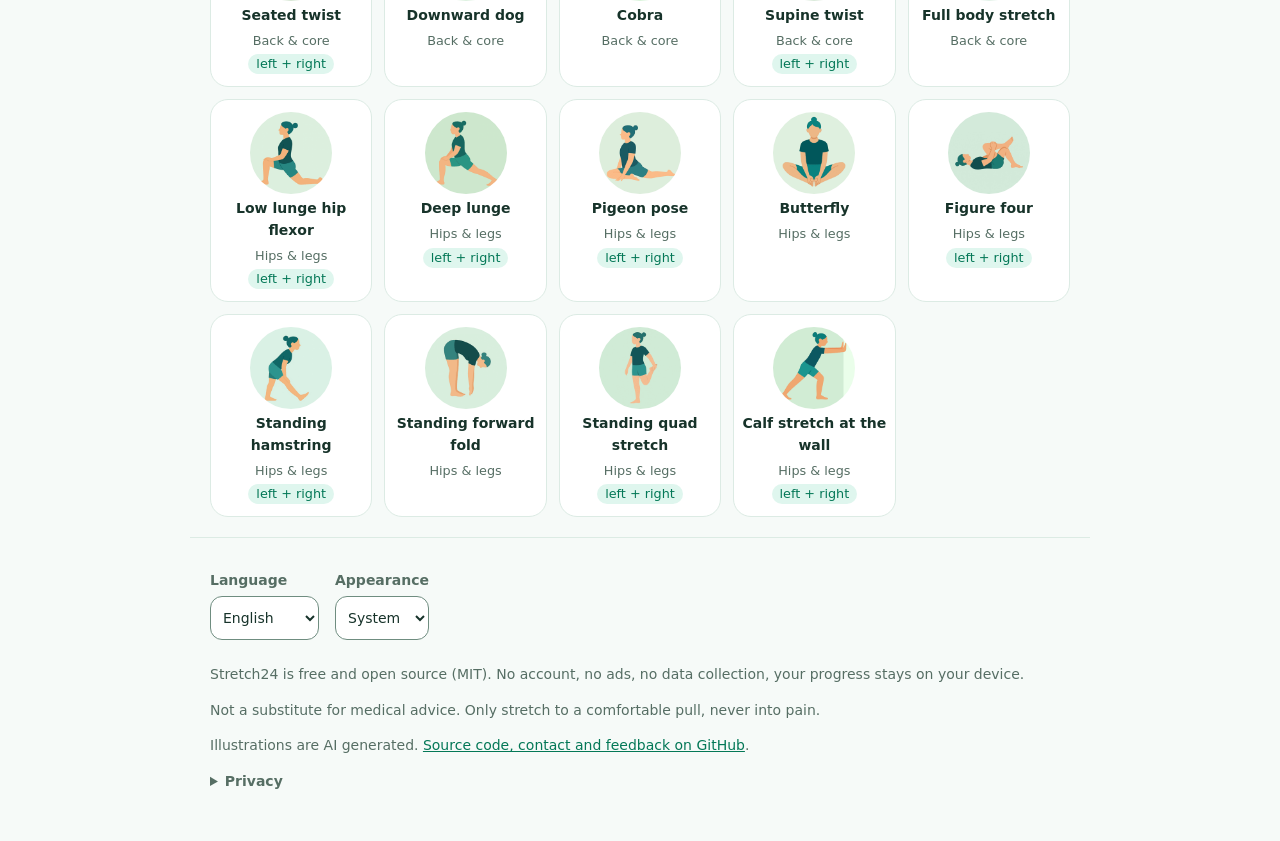
==== commit 5e262bfe: "Add theme switcher, move settings to footer, compress images - Appearance select (system/light/dark)" ====
--- a/index.html
+++ b/index.html
@@ -1,29 +1,37 @@
 <!DOCTYPE html>
-<html lang="de">
+<!-- Statisch steht hier Englisch: Crawler ohne JS sehen so die Fassung mit
+     der grössten Reichweite. Die App setzt Sprache, Titel und Description
+     beim Start passend zur Nutzersprache (assets/i18n.js). -->
+<html lang="en">
 <head>
   <meta charset="UTF-8">
   <meta name="viewport" content="width=device-width, initial-scale=1.0, viewport-fit=cover">
   <meta http-equiv="Content-Security-Policy" content="default-src 'self'; script-src 'self'; style-src 'self'; img-src 'self'; connect-src 'self'; base-uri 'none'; form-action 'none'; object-src 'none'">
   <meta name="referrer" content="no-referrer">
-  <meta name="description" content="Stretch24 – 24 geführte Dehnübungen, komplett gratis. Ohne Account, ohne Werbung, offline nutzbar.">
+  <meta name="description" content="Stretch24 – 24 guided stretching exercises, completely free. No account, no ads, works offline.">
   <meta name="color-scheme" content="light dark">
   <meta name="theme-color" media="(prefers-color-scheme: light)" content="#10b981">
   <meta name="theme-color" media="(prefers-color-scheme: dark)" content="#0d1614">
-  <title>Stretch24 · Dehnen für alle. Gratis.</title>
+  <title>Stretch24 · Stretching for everyone. Free.</title>
   <link rel="canonical" href="https://xenofex7.github.io/stretch24/">
-  <meta property="og:title" content="Stretch24 · Dehnen für alle. Gratis.">
-  <meta property="og:description" content="24 geführte Dehnübungen, komplett gratis. Ohne Account, ohne Werbung, offline nutzbar.">
+  <meta property="og:title" content="Stretch24 · Stretching for everyone. Free.">
+  <meta property="og:description" content="24 guided stretching exercises, completely free. No account, no ads, works offline.">
   <meta property="og:type" content="website">
   <meta property="og:url" content="https://xenofex7.github.io/stretch24/">
   <meta property="og:image" content="https://xenofex7.github.io/stretch24/assets/og-image.png">
   <meta property="og:image:width" content="1200">
   <meta property="og:image:height" content="630">
-  <meta property="og:image:alt" content="Stretch24-Logo mit Tagline: Dehnen für alle. Gratis, offen, ohne Schnickschnack.">
+  <meta property="og:image:alt" content="Stretch24 logo with tagline: Stretching for everyone. Free, open, no frills.">
   <meta property="og:site_name" content="Stretch24">
-  <meta property="og:locale" content="de_CH">
+  <meta property="og:locale" content="en_US">
+  <meta property="og:locale:alternate" content="de_CH">
+  <meta property="og:locale:alternate" content="fr_FR">
+  <meta property="og:locale:alternate" content="it_IT">
+  <meta property="og:locale:alternate" content="es_ES">
+  <meta property="og:locale:alternate" content="pt_PT">
   <meta name="twitter:card" content="summary_large_image">
-  <meta name="twitter:title" content="Stretch24 · Dehnen für alle. Gratis.">
-  <meta name="twitter:description" content="24 geführte Dehnübungen, komplett gratis. Ohne Account, ohne Werbung, offline nutzbar.">
+  <meta name="twitter:title" content="Stretch24 · Stretching for everyone. Free.">
+  <meta name="twitter:description" content="24 guided stretching exercises, completely free. No account, no ads, works offline.">
   <meta name="twitter:image" content="https://xenofex7.github.io/stretch24/assets/og-image.png">
   <meta name="mobile-web-app-capable" content="yes">
   <meta name="apple-mobile-web-app-capable" content="yes">
@@ -39,7 +47,7 @@
     "@type": "WebApplication",
     "name": "Stretch24",
     "url": "https://xenofex7.github.io/stretch24/",
-    "description": "24 geführte Dehnübungen, komplett gratis. Ohne Account, ohne Werbung, offline nutzbar.",
+    "description": "24 guided stretching exercises, completely free. No account, no ads, works offline.",
     "applicationCategory": "HealthApplication",
     "operatingSystem": "Any",
     "inLanguage": ["de", "en", "fr", "it", "es", "pt"],
@@ -50,12 +58,12 @@
 </head>
 <body>
 
-  <a class="skip-link" href="#main" data-i18n="skip">Zum Inhalt springen</a>
+  <a class="skip-link" href="#main" data-i18n="skip">Skip to content</a>
 
   <main id="main">
 
     <!-- ===== Home ===== -->
-    <section id="view-home" class="view active" tabindex="-1" data-i18n-aria="homeAria" aria-label="Übersicht">
+    <section id="view-home" class="view active" tabindex="-1" data-i18n-aria="homeAria" aria-label="Overview">
       <header class="hero">
         <div class="hero-inner">
           <div class="logo-row">
@@ -72,7 +80,39 @@
               <circle cx="32" cy="32" r="6" fill="var(--surface)"/>
             </svg>
             <h1>Stretch<span class="accent">24</span></h1>
-            <select class="lang-select" id="lang-select" data-i18n-aria="langLabel" aria-label="Sprache">
+          </div>
+          <p class="tagline" data-i18n="tagline">Stretching for everyone. Free, open, no frills.</p>
+          <div class="streak-bar" id="streak-bar" hidden>
+            <span id="streak-flame"></span>
+            <span id="streak-text"></span>
+          </div>
+        </div>
+      </header>
+
+      <section class="section">
+        <h2 data-i18n="routines">Routines</h2>
+        <div id="routine-list" class="card-grid"></div>
+      </section>
+
+      <section class="section">
+        <div class="section-head">
+          <h2 data-i18n="customRoutines">Your routines</h2>
+          <button class="btn btn-ghost btn-with-icon" id="btn-new-routine"><span data-i18n="newRoutine">New</span></button>
+        </div>
+        <div id="custom-routine-list" class="card-grid"></div>
+        <p id="custom-empty" class="muted" data-i18n="customEmpty" data-i18n-n="24">No routine of your own yet. Build one from the 24 exercises!</p>
+      </section>
+
+      <section class="section">
+        <h2 data-i18n="allExercises" data-i18n-n="24">All 24 exercises</h2>
+        <div id="exercise-list" class="exercise-grid"></div>
+      </section>
+
+      <footer class="footer">
+        <div class="footer-settings">
+          <label class="setting">
+            <span data-i18n="langLabel">Language</span>
+            <select class="setting-select" id="lang-select">
               <option value="de">Deutsch</option>
               <option value="en">English</option>
               <option value="fr">Français</option>
@@ -80,57 +120,38 @@
               <option value="es">Español</option>
               <option value="pt">Português</option>
             </select>
-          </div>
-          <p class="tagline" data-i18n="tagline">Dehnen für alle. Gratis, offen, ohne Schnickschnack.</p>
-          <div class="streak-bar" id="streak-bar" hidden>
-            <span id="streak-flame"></span>
-            <span id="streak-text"></span>
-          </div>
-        </div>
-      </header>
-
-      <section class="section">
-        <h2 data-i18n="routines">Routinen</h2>
-        <div id="routine-list" class="card-grid"></div>
-      </section>
-
-      <section class="section">
-        <div class="section-head">
-          <h2 data-i18n="customRoutines">Eigene Routinen</h2>
-          <button class="btn btn-ghost btn-with-icon" id="btn-new-routine"><span data-i18n="newRoutine">Neu</span></button>
-        </div>
-        <div id="custom-routine-list" class="card-grid"></div>
-        <p id="custom-empty" class="muted" data-i18n="customEmpty" data-i18n-n="24">Noch keine eigene Routine. Stell dir eine aus den 24 Übungen zusammen!</p>
-      </section>
-
-      <section class="section">
-        <h2 data-i18n="allExercises" data-i18n-n="24">Alle 24 Übungen</h2>
-        <div id="exercise-list" class="exercise-grid"></div>
-      </section>
-
-      <footer class="footer">
-        <p data-i18n="footerFree">Stretch24 ist frei &amp; Open Source (MIT). Kein Account, keine Werbung, keine Datensammlung, dein Fortschritt bleibt auf deinem Gerät.</p>
-        <p class="muted" data-i18n="footerMedical">Kein Ersatz für medizinischen Rat. Dehne nur bis zu einem angenehmen Zug, nie in den Schmerz.</p>
-        <p class="muted"><span data-i18n="footerAi">Illustrationen KI-generiert.</span> <a href="https://github.com/xenofex7/stretch24" data-i18n="footerSource">Quellcode, Kontakt &amp; Feedback auf GitHub</a>.</p>
+          </label>
+          <label class="setting">
+            <span data-i18n="themeLabel">Appearance</span>
+            <select class="setting-select" id="theme-select">
+              <option value="system" data-i18n="themeSystem">System</option>
+              <option value="light" data-i18n="themeLight">Light</option>
+              <option value="dark" data-i18n="themeDark">Dark</option>
+            </select>
+          </label>
+        </div>
+        <p data-i18n="footerFree">Stretch24 is free and open source (MIT). No account, no ads, no data collection, your progress stays on your device.</p>
+        <p class="muted" data-i18n="footerMedical">Not a substitute for medical advice. Only stretch to a comfortable pull, never into pain.</p>
+        <p class="muted"><span data-i18n="footerAi">Illustrations are AI generated.</span> <a href="https://github.com/xenofex7/stretch24" data-i18n="footerSource">Source code, contact and feedback on GitHub</a>.</p>
         <details class="privacy">
-          <summary data-i18n="privacy">Datenschutz</summary>
+          <summary data-i18n="privacy">Privacy</summary>
           <ul>
-            <li data-i18n="privacyLocal">Alle Nutzungsdaten (eigene Routinen, Streak, Statistik, Ton-Einstellung) bleiben als localStorage in deinem Browser und werden nie übertragen. Zum Löschen genügt es, die Browserdaten dieser Seite zu entfernen.</li>
-            <li data-i18n="privacyNoTracking">Kein Tracking, keine Cookies, keine Werbung, keine Accounts, keine externen Dienste.</li>
-            <li><span data-i18n="privacyHosting">Gehostet auf GitHub Pages (GitHub Inc., USA). GitHub protokolliert beim Abruf technisch bedingt IP-Adresse und Browserkennung, siehe</span> <a href="https://docs.github.com/site-policy/privacy-policies/github-general-privacy-statement" data-i18n="privacyHostingLink">GitHub Privacy Statement</a>.</li>
-            <li><span data-i18n="privacyContact">Fragen oder Auskunft:</span> <a href="https://github.com/xenofex7/stretch24/issues" data-i18n="privacyContactLink">GitHub Issues</a>.</li>
+            <li data-i18n="privacyLocal">All usage data (your routines, streak, stats, sound setting) stays in your browser as localStorage and is never transmitted. To delete it, simply clear this site’s browser data.</li>
+            <li data-i18n="privacyNoTracking">No tracking, no cookies, no ads, no accounts, no external services.</li>
+            <li><span data-i18n="privacyHosting">Hosted on GitHub Pages (GitHub Inc., USA). For technical reasons GitHub logs your IP address and browser identifier when the page is loaded, see</span> <a href="https://docs.github.com/site-policy/privacy-policies/github-general-privacy-statement" data-i18n="privacyHostingLink">GitHub Privacy Statement</a>.</li>
+            <li><span data-i18n="privacyContact">Questions or requests:</span> <a href="https://github.com/xenofex7/stretch24/issues" data-i18n="privacyContactLink">GitHub Issues</a>.</li>
           </ul>
         </details>
       </footer>
     </section>
 
     <!-- ===== Player ===== -->
-    <section id="view-player" class="view" tabindex="-1" data-i18n-aria="playerAria" aria-label="Übungs-Player">
+    <section id="view-player" class="view" tabindex="-1" data-i18n-aria="playerAria" aria-label="Exercise player">
       <div class="player">
         <div class="player-top">
-          <button class="btn btn-ghost" id="btn-quit" data-i18n-aria="quit" aria-label="Beenden"></button>
+          <button class="btn btn-ghost" id="btn-quit" data-i18n-aria="quit" aria-label="Quit"></button>
           <div class="player-progress" id="player-progress"></div>
-          <button class="btn btn-ghost" id="btn-sound" data-i18n-aria="soundToggle" aria-label="Ton an/aus"></button>
+          <button class="btn btn-ghost" id="btn-sound" data-i18n-aria="soundToggle" aria-label="Sound on/off"></button>
         </div>
 
         <div class="player-stage">
@@ -140,7 +161,7 @@
               <circle class="ring-fg" id="ring-fg" cx="130" cy="130" r="120"/>
             </svg>
             <div class="pose" id="pose-figure"></div>
-            <div class="countdown" id="countdown" role="timer" data-i18n-aria="countdownAria" aria-label="Verbleibende Sekunden">0</div>
+            <div class="countdown" id="countdown" role="timer" data-i18n-aria="countdownAria" aria-label="Seconds remaining">0</div>
           </div>
           <div class="side-badge" id="side-badge" hidden></div>
           <h1 class="player-title" id="player-title">…</h1>
@@ -149,45 +170,45 @@
         </div>
 
         <div class="player-controls">
-          <button class="btn btn-round" id="btn-prev" data-i18n-aria="prev" aria-label="Zurück"></button>
+          <button class="btn btn-round" id="btn-prev" data-i18n-aria="prev" aria-label="Previous"></button>
           <button class="btn btn-round btn-big" id="btn-pause" data-i18n-aria="pause" aria-label="Pause"></button>
-          <button class="btn btn-round" id="btn-next" data-i18n-aria="next" aria-label="Weiter"></button>
+          <button class="btn btn-round" id="btn-next" data-i18n-aria="next" aria-label="Next"></button>
         </div>
         <p class="player-next muted" id="player-next"></p>
       </div>
     </section>
 
     <!-- ===== Fertig ===== -->
-    <section id="view-done" class="view" tabindex="-1" data-i18n-aria="doneAria" aria-label="Session abgeschlossen">
+    <section id="view-done" class="view" tabindex="-1" data-i18n-aria="doneAria" aria-label="Session complete">
       <div class="done-screen">
         <div class="done-icon" id="done-icon"></div>
-        <h1 data-i18n="doneTitle">Geschafft!</h1>
+        <h1 data-i18n="doneTitle">Done!</h1>
         <p id="done-summary"></p>
         <p id="done-streak" class="done-streak"></p>
-        <button class="btn btn-primary" id="btn-done-home" data-i18n="doneBack">Zurück zur Übersicht</button>
+        <button class="btn btn-primary" id="btn-done-home" data-i18n="doneBack">Back to overview</button>
       </div>
     </section>
 
     <!-- ===== Routinen-Builder ===== -->
-    <section id="view-builder" class="view" tabindex="-1" data-i18n-aria="builderAria" aria-label="Eigene Routine erstellen">
+    <section id="view-builder" class="view" tabindex="-1" data-i18n-aria="builderAria" aria-label="Create your own routine">
       <div class="builder">
         <div class="builder-head">
-          <button class="btn btn-ghost btn-with-icon" id="btn-builder-back"><span data-i18n="builderBack">Zurück</span></button>
-          <h1 data-i18n="builderTitle">Eigene Routine</h1>
+          <button class="btn btn-ghost btn-with-icon" id="btn-builder-back"><span data-i18n="builderBack">Back</span></button>
+          <h1 data-i18n="builderTitle">Your routine</h1>
         </div>
         <label class="field">
           <span data-i18n="builderName">Name</span>
-          <input type="text" id="builder-name" maxlength="40" data-i18n-placeholder="builderNamePlaceholder" placeholder="z. B. Meine Abendroutine">
+          <input type="text" id="builder-name" maxlength="40" data-i18n-placeholder="builderNamePlaceholder" placeholder="e.g. My evening routine">
         </label>
         <label class="field">
-          <span><span data-i18n="builderSecs">Sekunden pro Übung:</span> <strong id="builder-secs-label">30</strong></span>
+          <span><span data-i18n="builderSecs">Seconds per exercise:</span> <strong id="builder-secs-label">30</strong></span>
           <input type="range" id="builder-secs" min="15" max="90" step="5" value="30">
         </label>
-        <p class="muted" data-i18n="builderHint">Übungen antippen zum Auswählen, die Reihenfolge entspricht deiner Auswahl.</p>
+        <p class="muted" data-i18n="builderHint">Tap exercises to select them, the order follows your selection.</p>
         <div id="builder-exercises" class="exercise-grid selectable"></div>
         <div class="builder-foot">
           <span id="builder-summary" class="muted"></span>
-          <button class="btn btn-primary" id="btn-builder-save" data-i18n="builderSave" disabled>Speichern</button>
+          <button class="btn btn-primary" id="btn-builder-save" data-i18n="builderSave" disabled>Save</button>
         </div>
       </div>
     </section>
@@ -200,8 +221,8 @@
     <h2 id="dialog-title"></h2>
     <p id="dialog-desc"></p>
     <div class="dialog-actions">
-      <button class="btn btn-ghost" id="dialog-close" data-i18n="dialogClose">Schliessen</button>
-      <button class="btn btn-primary" id="dialog-try">60 s ausprobieren</button>
+      <button class="btn btn-ghost" id="dialog-close" data-i18n="dialogClose">Close</button>
+      <button class="btn btn-primary" id="dialog-try">Try for 60 s</button>
     </div>
   </dialog>
 
--- a/assets/style.css
+++ b/assets/style.css
@@ -1,18 +1,21 @@
 /* ===== Stretch24 ===== */
 :root {
+  /* Farbwerte stehen als light-dark(hell, dunkel) nur einmal da. Welche
+   * Hälfte gilt, entscheidet color-scheme - per Voreinstellung das System,
+   * sonst die Wahl im Footer (data-theme, gesetzt von app.js). */
   color-scheme: light dark;
-  --accent: #10b981;
-  --accent-soft: #10b98122;
-  --accent-strong: #047857;
+  --accent: light-dark(#10b981, #34d399);
+  --accent-soft: light-dark(#10b98122, #34d39922);
+  --accent-strong: light-dark(#047857, #6ee7b7);
   --accent-ink: #05281c;   /* Text auf Akzent-Flächen, dunkel genug für AA in beiden Themes */
-  --danger: #e11d48;
-  --bg: #f6faf8;
-  --surface: #ffffff;
-  --text: #17332a;
-  --muted: #566e64;
-  --border: #dcebe4;
-  --border-strong: #6f8d80; /* Formularfelder: mind. 3:1 gegen die Fläche */
-  --shadow: 0 4px 20px rgba(23, 51, 42, 0.08);
+  --danger: light-dark(#e11d48, #fb7185);
+  --bg: light-dark(#f6faf8, #0d1614);
+  --surface: light-dark(#ffffff, #16211d);
+  --text: light-dark(#17332a, #e5f2ec);
+  --muted: light-dark(#566e64, #8aa79b);
+  --border: light-dark(#dcebe4, #223730);
+  --border-strong: light-dark(#6f8d80, #8aa79b); /* Formularfelder: mind. 3:1 gegen die Fläche */
+  --shadow: 0 4px 20px light-dark(rgba(23, 51, 42, 0.08), rgba(0, 0, 0, 0.35));
 
   /* Abstände: 4-px-Raster, die Zahl im Namen ist der Faktor (space-3 = 12 px). */
   --space-1: 0.25rem;
@@ -46,21 +49,10 @@
   --width-content: 900px;
 }
 
-@media (prefers-color-scheme: dark) {
-  :root {
-    --bg: #0d1614;
-    --surface: #16211d;
-    --text: #e5f2ec;
-    --muted: #8aa79b;
-    --border: #223730;
-    --border-strong: #8aa79b;
-    --shadow: 0 4px 20px rgba(0, 0, 0, 0.35);
-    --accent: #34d399;
-    --accent-soft: #34d39922;
-    --accent-strong: #6ee7b7;
-    --danger: #fb7185;
-  }
-}
+/* Feste Wahl aus dem Footer: schaltet zugleich das Chrome des Browsers
+ * (Scrollbars, Formularfelder, Dialog-Defaults) auf das richtige Schema. */
+:root[data-theme="light"] { color-scheme: light; }
+:root[data-theme="dark"] { color-scheme: dark; }
 
 * { box-sizing: border-box; }
 
@@ -142,14 +134,6 @@
 }
 .hero-inner { max-width: var(--width-content); margin: 0 auto; }
 .logo-row { display: flex; align-items: center; gap: var(--space-3); }
-/* Sprachwahl: sitzt rechts in der Kopfzeile, bewusst unauffällig. */
-.lang-select {
-  margin-left: auto;
-  font: inherit; font-size: var(--text-sm); color: var(--text);
-  background: var(--surface); border: 1px solid var(--border-strong);
-  border-radius: var(--radius-md); padding: var(--space-1) var(--space-2);
-  min-height: 2.75rem; cursor: pointer;
-}
 .logo { width: 56px; height: 56px; }
 .hero h1 { font-size: var(--text-hero); letter-spacing: -0.02em; }
 .tagline { font-size: var(--text-md); color: var(--muted); margin: var(--space-2) 0 0; }
@@ -394,6 +378,16 @@
   font-size: var(--text-sm); color: var(--muted);
 }
 .footer a { color: var(--accent-strong); }
+/* Sprache und Erscheinungsbild: bewusst unten, weil beides einmal
+ * eingestellt und dann nicht mehr angefasst wird. */
+.footer-settings { display: flex; flex-wrap: wrap; gap: var(--space-4); margin-bottom: var(--space-6); }
+.setting { display: grid; gap: var(--space-1); font-weight: 600; }
+.setting-select {
+  font: inherit; font-size: var(--text-sm); font-weight: 400; color: var(--text);
+  background: var(--surface); border: 1px solid var(--border-strong);
+  border-radius: var(--radius-md); padding: var(--space-1) var(--space-2);
+  min-height: 2.75rem; cursor: pointer;
+}
 .footer .privacy summary { cursor: pointer; font-weight: 600; }
 .footer .privacy ul { margin: var(--space-2) 0 0; padding-left: var(--space-5); }
 .footer .privacy li { margin-bottom: var(--space-1); }
